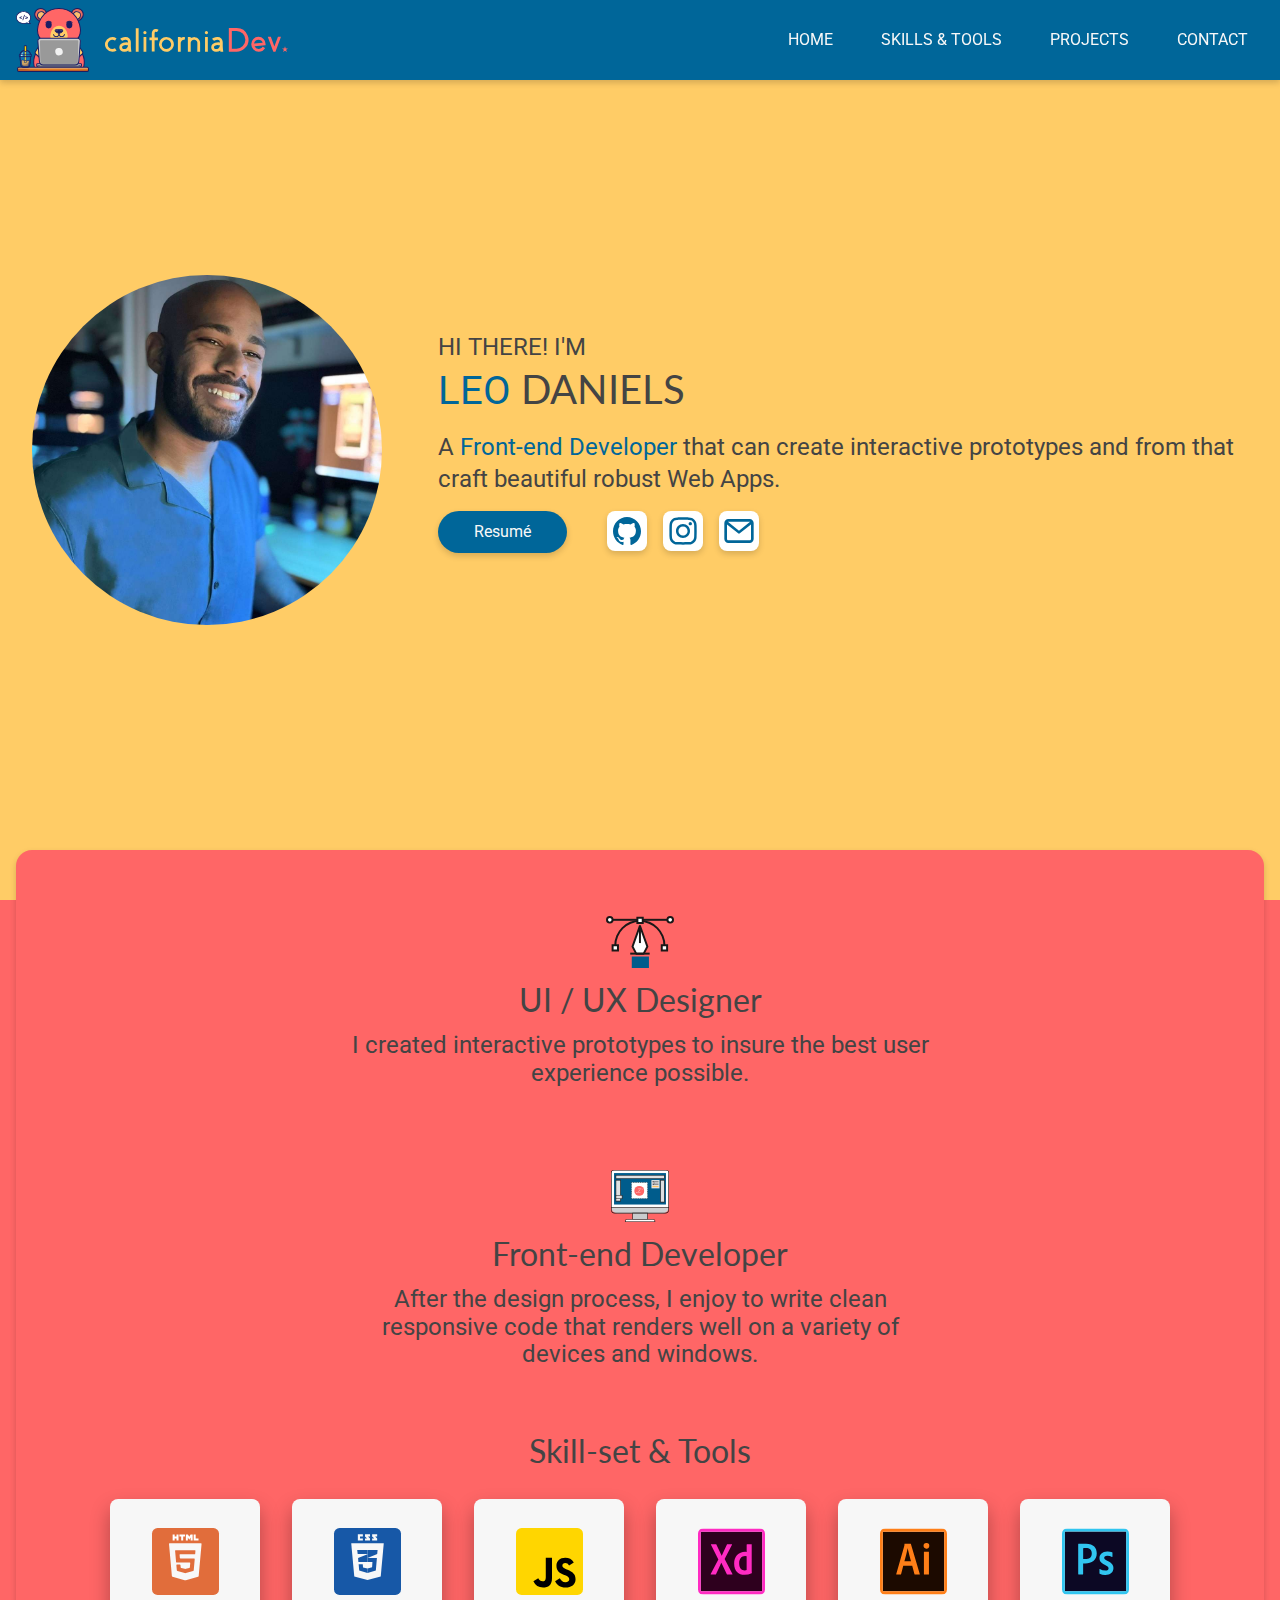
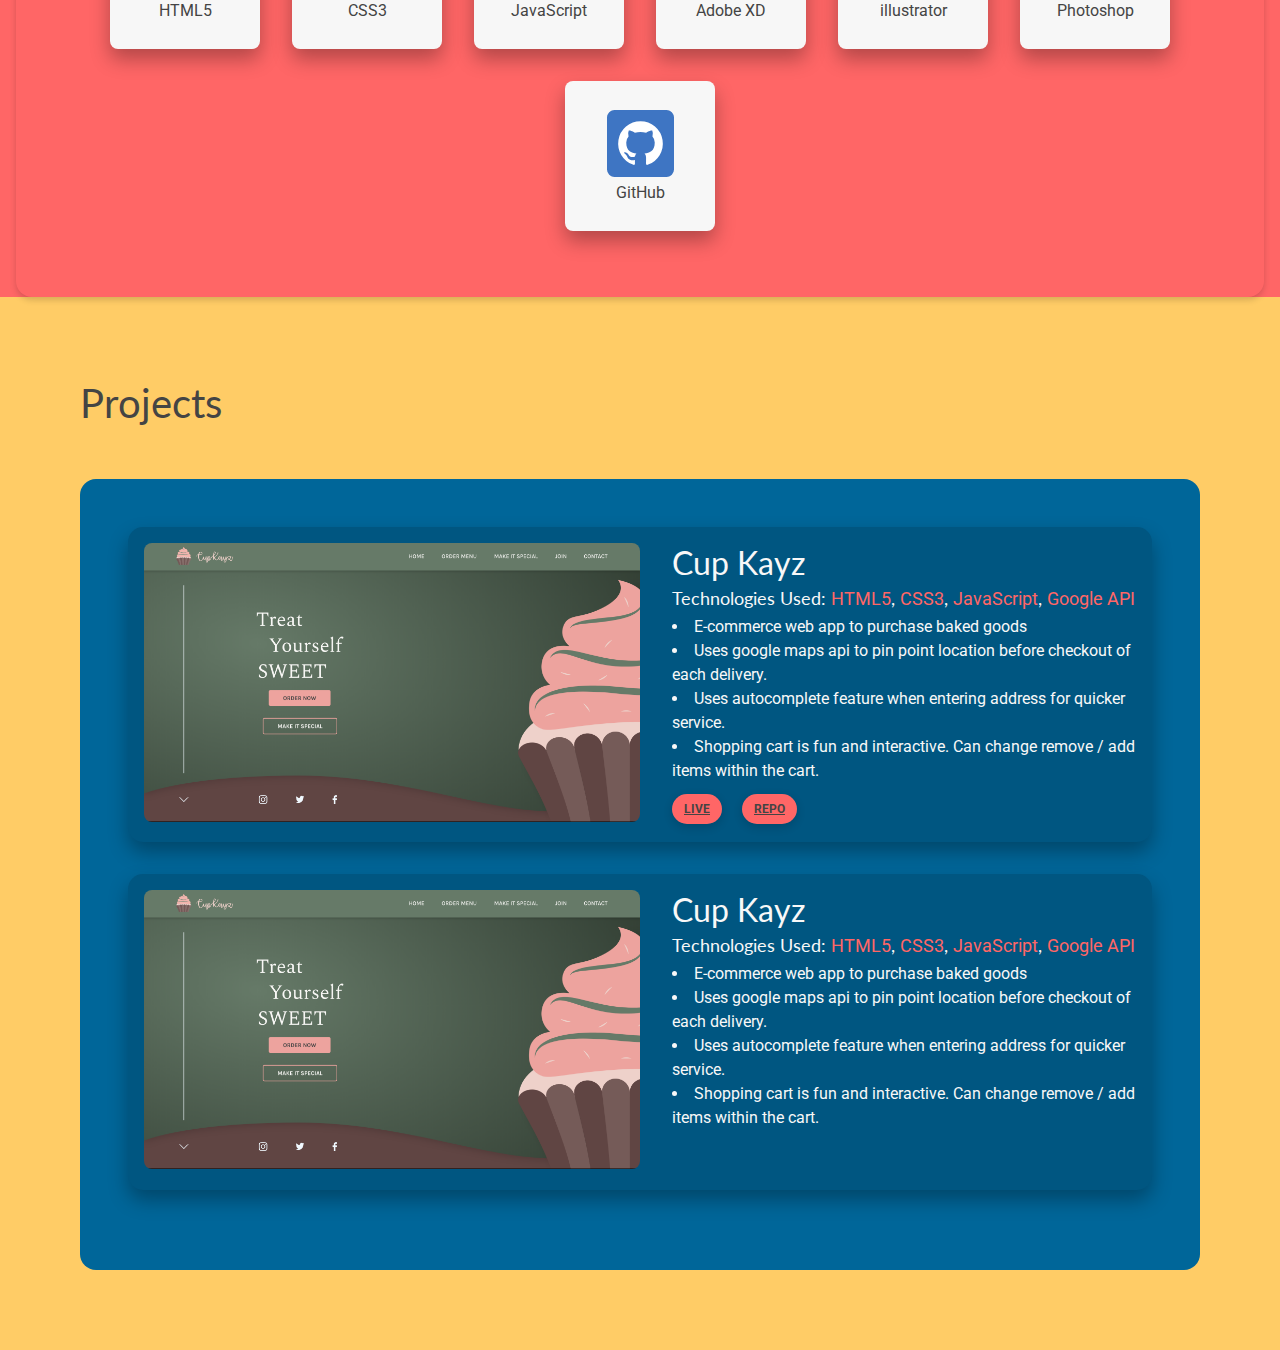
==== index.html @ 8c270057 "Add link to project section" ====
<!DOCTYPE html>
<html>

<head>
    <meta charset="utf-8">
    <meta http-equiv="X-UA-Compatible" content="IE=edge" />
    <title>californiaDev.</title>
    <meta name="description" content="" />
    <meta name="viewport" content="width=device-width, initial-scale=1" />
    <link rel="stylesheet" type="text/css" href="css/styles.css" />
    <link rel="stylesheet" type="text/css" href="css/normalize.css" />
    <script src="http://ajax.googleapis.com/ajax/libs/jquery/3.5.1/jquery.min.js"></script>
</head>

<body>
    <nav id="top-nav">
        <a href="index.html" class="logo">
            <img class="logo-icon" src="images/character.svg" alt="californiaDev Logo" />
            <img class="logo-wordmark" src="images/logo-wordmark.svg" alt="californiaDev" />
        </a>
        <ul id="nav-menu" class="light-font">
            <li class="nav-item"><a class="nav-link" href="#hero">HOME</a></li>
            <li class="nav-item"><a class="nav-link" href="#skills">SKILLS & TOOLS</a></li>
            <li class="nav-item"><a class="nav-link" href="#projects-section">PROJECTS</a></li>
            <li class="nav-item"><a class="nav-link" href="#contact">CONTACT</a></li>
        </ul>
        <div class="hamburger">
            <span class="bar"></span>
            <span class="bar"></span>
            <span class="bar"></span>
        </div>
    </nav>
    <aside>
        <ul id="mobile-nav-menu">
            <li class="nav-item"><a class="nav-link" href="#hero">HOME</a></li>
            <li class="nav-item"><a class="nav-link" href="#skills">SKILLS & TOOLS</a></li>
            <li class="nav-item"><a class="nav-link" href="#projects-section">PROJECTS</a></li>
            <li class="nav-item"><a class="nav-link" href="#">CONTACT</a></li>
        </ul>
    </aside>

    <span class="nav-overlay"></span>

    <section id="hero">
        <header class="hero__col-1">
            <div class="profile-img-container">
                <img class="profile-img" src="images/profile.JPG" />
            </div>
            <div class="hero__content">
                <p>HI THERE! I'M</p>
                <h2><span id="leo">LEO</span> DANIELS</h2>
                <p>A <span class="blue-font">Front-end Developer</span>
                    that can create interactive prototypes
                    and from that craft beautiful robust Web Apps.
                </p>
                <div class="hero__nav-menu">
                    <button id="resume-btn" class="light-font">Resumé</button>
                    <div class="hero__link-container">
                        <a class="hero__link"><img src="images/github-icon-link.svg" /></a>
                        <a class="hero__link"><img src="images/instagram-icon.svg"/></a>
                        <a class="hero__link"><img src="images/mail-icon.svg"/></a>
                    </div>
                </div>
                
            </div>
        </header>
    </section>
    <section id="skills" class="col-2">

        <div class="skills-box">
            <div class="skills-container">
                <div class="skills__col">
                    <div class="col__content">
                        <figure class="skills__img">
                            <img src="images/pen-tool.svg" />
                        </figure>
                        <h4>UI / UX Designer</h4>
                        <p>I created interactive prototypes to insure the best user
                            experience possible.</p>
                    </div>
                </div>
                <div class="skills__col">
                    <div class="col__content">
                        <figure class="skills__img">
                            <img src="images/desktop-icon.svg" />
                        </figure>
                        <h4>Front-end Developer</h4>
                        <p>After the design process, I enjoy to write clean responsive
                            code that renders well on a variety of devices and windows. </p>
                    </div>

                </div>

            </div>
            <div class="container-2">
                    <h4>Skill-set & Tools</h4>
                <div class="grid-container">
                    <span class="tools-col__content">
                        <img src="images/html5-icon.svg" />
                        <p>HTML5</p>
                    </span>
                    <span class="tools-col__content">
                        <img src="images/css3-icon.svg" />
                        <p>CSS3</p>
                    </span>
                    <span class="tools-col__content">
                        <img src="images/javascript-Icon.svg" />
                        <p>JavaScript</p>
                    </span>
                    <span class="tools-col__content">
                        <img src="images/adobexd-icon.svg" />
                        <p>Adobe XD</p>
                    </span>
                    <span class="tools-col__content">
                        <img src="images/illustrator-icon.svg" />
                        <p>illustrator</p>
                    </span>
                    <span class="tools-col__content">
                        <img src="images/photoshop-icon.svg" />
                        <p>Photoshop</p>
                    </span>
                    <span class="tools-col__content">
                        <img src="images/github-icon.svg" />
                        <p>GitHub</p>
                    </span>

                </div>
                    
            </div>
        </div>
    </section>
    <section id="projects-section">
        <div class="projects-section__head">
            <h2>Projects</h2>
        </div>
        <div class="projects-container">
            <article class="project-item">
                <div class="project-item__img-container">
                    <a href="https://californiadev.github.io/CupkayzV2.0/"><img src="images/cupkayz-project.png" alt="Cup Kayz" /></a>
                </div>
                <div class="project-item-description">
                    <h3 class="light-font">Cup Kayz</h3>
                    <h4>Technologies Used: <span>HTML5</span>, <span>CSS3</span>, <span>JavaScript</span>, <span>Google API</span></h4>
                    <ul>
                        <li>E-commerce web app to purchase baked goods</li>
                        <li>Uses google maps api to pin point location before checkout of each delivery.</li>
                        <li>Uses autocomplete feature when entering address for quicker service.</li>
                        <li>Shopping cart is fun and interactive. Can change remove / add items within the cart.</li>
                    </ul>
                    <div class="project-links">
                        <a href=" https://californiadev.github.io/CupkayzV2.0/" target="_blank">LIVE</a>
                        <a href="https://github.com/CaliforniaDev/CupkayzV2.0" target="_blank">REPO</a>
                    </div>
                    

                </div>

            </article>
            <article class="project-item">
                <div class="project-item__img-container">
                    <img src="images/cupkayz-project.png" alt="Cup Kayz" />
                </div>
                <div class="project-item-description">
                    <h3 class="light-font">Cup Kayz</h3>
                    <h4>Technologies Used: <span>HTML5</span>, <span>CSS3</span>, <span>JavaScript</span>, <span>Google API</span></h4>
                    <ul>
                        <li>E-commerce web app to purchase baked goods</li>
                        <li>Uses google maps api to pin point location before checkout of each delivery.</li>
                        <li>Uses autocomplete feature when entering address for quicker service.</li>
                        <li>Shopping cart is fun and interactive. Can change remove / add items within the cart.</li>
                    </ul>
                    

                </div>

            </article>
        </div>
    </section>

    <script src="js/main.js"></script>
</body>

</html>
---- css/styles.css ----
@import url('https://fonts.googleapis.com/css2?family=Lato&family=Roboto:ital,wght@0,400;0,500;1,400;1,500&display=swap');

* {
    margin: 0;
    padding: 0;
    box-sizing: border-box;
}
*, *::before, *::after {
    box-sizing: inherit;
}

:root {
    --app-height: 100%;
}

html {
    margin: 0;
    color: #444;
    font-size: 62.5%;
    line-height: 1.15;
    box-sizing: border-box;
    -webkit-box-sizing: border-box;
    -webkit-text-size-adjust: 100%;
}
.tools-col__content.hidden {
    background-color: transparent;
}

body {
    margin: 0;
    padding: 0;
    font-size: 1.6rem;
    font-family: 'Roboto', sans-serif;
    background-color: #FFCC66;
}

span, label {
    font-family: 'Roboto', sans-serif;
}

h1, h2, h3, h4 {
    font-family: 'Lato', sans-serif;
    font-weight: 400;
}

h1 {
    font-size: 5.6rem;
    line-height: 7.2rem;
}

h2 {
    font-size: 4.0rem;
    line-height: 5.2rem;
}

h3 {
    font-size: 3.2rem;
    line-height: 4rem;
}

h4 {
    font-size: 2.4rem;
    line-height: 3.2rem;
}
span {
    font-size: 1.6rem;
}

.light-font {
    color: #f8f8f8;
}
.dark-font {
    color: #444;
}
.no-wrap {
    white-space: nowrap;
}
.blue-font {
    color: #006699;
}

nav {
    z-index: 100;
    margin: 0px;
    padding: 0px;
    position: fixed;
    display: flex;
    width: 100vw;
    height: 8rem;
    align-items: center;
    justify-content: space-between;
    padding: 0 1.6rem;
    max-width: 100%;
    background-color: #006699;
    box-shadow: 0px 3px 6px rgba(0, 0, 0, .16);
}
.logo {
    display: flex;
    align-items: center;
}

.logo img:nth-child(1) {
    height: 6.4rem;
}

.logo img:nth-child(2) {
    height: 2.4rem;
    padding-left: 1.6rem;
}


#mobile-nav-menu {
    display: none;
}
.hamburger {
    display: none;
}

#nav-menu {
    margin: 0px;
    padding: 0px;
    list-style-type: none;
    display: flex;
    justify-content: space-between;
    align-items: center;
    padding: 0 1.6rem;
}
.nav-item {
    margin-left: 4.8rem;
}


nav  a {
    text-decoration: none;
    color: #f8f8f8

}







#hero {
    height: var(--app-height);
    min-height: 70rem;
    width: 100vw;
    max-width: 100%;
}

.hero__col-1 {
    min-height: 100vh;
    display: flex;
    align-items: center;
    justify-content: center;
    margin: 0 1.6rem;
    padding: 0 1.6rem;
}
.hero__col-1  p , span {
    font-size: 2.4rem;
    line-height: 3.2rem;
}
.hero__col-1 h2 {
    margin-bottom: 1.6rem;
}
#leo{
    font-size: 4rem;
    color: #006699;
}
.profile-img-container {
    display: flex;
    justify-content: center;
    align-items: center;
    overflow: hidden;
    border-radius: 50%;
    width: 350px;
    min-width: 350px;
    height: 350px;

}
.profile-img {
    height: 475px;
}
.hero__content {
    margin: 1.6rem 0 0 5.6rem;
    max-width: 100%;
   
}
.hero__nav-menu {
    display: flex;
    padding: 1.6rem 0;
}
.hero__link-container {
    display: flex;
}
.hero__link {
    display: flex;
    width: 40px;
    height: 40px;
    background-color: white;
    margin: 0 0.8rem;
    border-radius: 0.8rem;
    box-shadow: 0px 3px 6px rgba(0, 0, 0, .16);
    transition: 0.3s;
    cursor: pointer;
}
.hero__link:hover {
    transition: 0.3s;
    box-shadow: 0px 3px 6px rgba(0, 0, 0, .6);
}
.hero__link img {
    height: 80%;
    margin: auto;
}
#resume-btn {
    padding: 1.2rem 3.6rem;
    margin-right: 3.2rem;
    margin-bottom: 1.6rem;
    border-radius: 2.4rem;
    background-color: #006699;
    box-shadow: 0px 3px 6px rgba(0, 0, 0, .16);
    border: none;
    cursor: pointer;
    transition: 0.3s;
}
#resume-btn:hover {
    box-shadow: 0px 3px 6px rgba(0, 0, 0, .6);
    transition: 0.3s;
}

.col-2 {
    z-index: -1;
    position: relative;
    display: flex;
    justify-content: center;
    z-index: 1;
    background-color: #FF6666;
    padding: 0 1.6rem;
}
.skills-box {
    z-index: 1;
    margin-top: -5rem;
    border-radius: 1.6rem;
    display: block;
    height: auto;
    width: 100%;
    background-color: #FF6666;
    box-shadow: 0px 3px 6px rgba(0, 0, 0, .16); 
}
.skills-container {
    display: flex;
    flex-direction: column;
    align-items: center;
    justify-content: center;
}
.skills-box > .container .skills__col:nth-child(1) {
    padding-top: 5rem;
}
.skills__col {
    width: 50%;
    display: inline-block;
    flex-direction: column;
    padding-top: 5rem;
    margin: 1.6rem;
}
.col__content {
    text-align: center;
    padding: 0 1.6rem;
}
.col__content p {
    font-size: 2.4rem;
}
.col__content h4 {
    font-size: 3.2rem;
    padding-bottom: 1.6rem;
}
.skills__img > img {
    height: 6.4rem;
    padding-bottom: 1.2rem;
}
.tools-col {
    margin-top: 5rem;
    display: flex;
    flex-direction: column;
    align-items: center;
}
.tools-col__content {
    margin: 1.6rem;
    background-color: #f7f7f7;
    display: flex;
    justify-content: center;
    align-items: center;
    flex-direction: column;
    border-radius: 0.8rem;
    line-height: 3.2rem;
    overflow: hidden;
    width: 150px;
    height: 150px;
    box-shadow: 0px 10px 20px rgba(0, 0, 0, .3);
}
.tools-col__content p {
    font-size: 1.6rem;
}

.container-2 {
    padding-top: 5rem;
    padding-bottom: 5rem;
    width: 100%;
    display: flex;
    justify-content: center;
    align-items: center;
    flex-direction: column;
    margin: auto;
}
.container-2 h4 {
    font-size: 3.2rem;
    margin-bottom: 1.6rem;
}
.grid-container {
    display: flex;
    justify-content: center;
    flex-wrap: wrap;
}
.tools-col__content > img {
    padding-top: 0.8rem;
    width: 50%;
    height: 50%;
}


#projects-section {
    padding: 8rem;
}

.projects-section__head {
    margin-bottom: 5rem;
}
.projects-container {
    display: flex;
    flex-direction: column;
    background-color: #006699;
    border-radius: 1.6rem;
    padding: 4.8rem;
    
}

.project-item {
    display: flex;
    padding: 1.6rem;
    border-radius: 1.5rem;
    background-color: #005681;
    margin-bottom: 3.2rem;
    box-shadow: 0px 10px 20px rgba(0, 0, 0, .3);
}
.project-item__img-container {
    flex: 0 0 50%;
    height: auto;
    border-radius: 1rem;
}
.project-item__img-container img {
    width: 100%;
    border-radius: 0.8rem;
}

.project-item-description {
    margin-left: 3.2rem;
    color: #f8f8f8;
    flex: 0 1 calc(100% - 350px);
}

.project-item-description > h4 {
    font-size: 1.8rem;
    line-height: 2rem;

    color: #f8f8f8;
}
.project-item-description h4 > span {
    color: #FF6666;
    font-size: 1.8rem;
}
ul {
    list-style: disc inside;
    line-height: 2.4rem;
}
.project-links {
    color: #444;
    text-decoration: none;
    margin-top: 1.6rem;

}
.project-links a {
    font-size: 1.2rem;
    padding: 0.8rem 1.2rem;
    border-radius: 1.6rem;
    background-color: #FF6666;
    margin-right: 1.6rem;
    cursor: pointer;
    transition: 0.3s;
    font-weight: bold;
    color: #444;
    box-shadow: 0px 3px 10px rgba(0, 0, 0, .16)
}
.project-links a:hover {
    box-shadow: 0px 3px 10px rgba(0, 0, 0, .3);
    transition: 0.3s;
}














@media only screen and (max-width: 992.98px) {

    #nav-menu {
        display: none;
    }
    .hamburger {
        display: block;
        cursor: pointer;
    }
    .bar {
        display: block;
        width: 2.5rem;
        height: 0.3rem;
        margin: 0.5rem auto;
        -webkit-transition: all 0.3s ease-in-out;
        transition: all 0.3s ease-in-out;
        background-color: #f9f8f6;
    }
    .hamburger.active .bar:nth-child(2) {
        opacity: 0;
    }
    .hamburger.active .bar:nth-child(1) {
        transform: translateY(8px) rotate(45deg);
        background-color: #FF6666;
    }

    .hamburger.active .bar:nth-child(3) {
        transform: translateY(-8px) rotate(-45deg);
        background-color: #FF6666;
    }
    .hamburger:hover .bar {
        background-color: #FF6666;
    }
    
    #mobile-nav-menu {
        z-index: 99;
        right: -100vw;
        padding: 0px;
        width: 50vw;
        max-width: 50%;
        display: flex;
        position: fixed;
        align-items: flex-end;
        margin-top: 8rem;
        text-align: center;
        list-style-type: none;
        flex-direction: column;
        justify-content: space-between;
        transition: 0.3s;
        background-color: #006699;
    }

    .nav-item a {
        text-decoration: none;
        color: #f8f8f8;
    }
    .nav-item {
        text-align: right;
        transition: 0.3s;
        padding: 1.6rem 1.6rem;
        width: 100%;;
        height: 100%;
    }
    .nav-item:hover {
        cursor: pointer;
        transition: 0.3s;
        background-color: #015b88;
    }

    #mobile-nav-menu.active {
        right: 0;
        opacity: 1;
    }
    .nav-overlay {
        z-index: -1;
        opacity: 0;
        position: fixed;
        background-color: rgb(20, 20, 20); 
        height: 100vh;
        width: 100vw;
        max-width: 100%;
        transition: 0.6s;
    }
    .nav-overlay.active {
        z-index: 2;
        opacity: 0.75;
        transition: 0.6s;
    }
    #hero {
        max-height: 70rem;
    }
    #leo{
        font-size: 2.4rem;
    }
    .hero__col-1 {
        padding-top: 10rem;
        flex-direction: column;
        justify-content: flex-start;

    }
    .hero__content {
        text-align: center;
        padding: 0 1.6rem 0 1.6rem;
        margin: 0 0 0 0 ;
    }
    .hero__col-1  h2 {
        font-size: 2.4rem;
        line-height: 3.2rem;
    }
    .hero__col-1  p , span {
        font-size: 1.6rem;
        line-height: 2.4rem;
    }
    .profile-img-container {
        min-width: 250px;
        width: 250px;
        height: 250px;
        margin-bottom: 3.2rem;
    
    }
    .profile-img {
        height: 325px;
    }

    .hero__nav-menu {
        flex-direction: column;
        align-items: center;
    }
    .hero__link-container {
        justify-content: center;
    }
    #resume-btn {
        margin-right: 0;
    }
    .container {
        flex-direction: column;
    }
    .skills__col {
        flex-basis: auto;
        width: auto;
    }
    .col__content p {
        font-size: 1.6rem;
    }
    .col__content h4 {
        font-size: 2.4rem;
        padding-bottom: 1.6rem;
    }
    .container-2 h4 {
        font-size: 2.4rem;
    }
    .tools-col__content {
        width: 100px;
        height: 100px;
    }
    .project-item {
        flex-direction: column;
    }
    .project-item-description {
        margin-left: 0;
    }
    .project-item-description h3 {
        font-size: 2.8rem;
    }


}

@media only screen and (max-width: 768px) {
    .logo img:nth-child(2) {
        display: none;
    }
    .logo img:nth-child(1) {
        height: 4.8rem;
    }
    #mobile-nav-menu {
        width: 100vw;
        max-width: 100%;
    }
    .profile-img-container {
        width: 200px;
        min-width: 200px;
        height: 200px;
        margin-bottom: 1.6rem;

    }
    .profile-img {
        height: 275px;
    }
    .tools-col__content {
        width: 75px;
        height: 75px;
    }
    .tools-col__content p {
        font-size: 1.2rem;
    }

    
    #projects-section {
        padding: 5rem 0 0 1.6rem;
        background-color: transparent;
    }
    
    .projects-container {
        display: block;
        padding: 1.6rem;
    }
    /*
    .project-item__img-container {
        max-width: 500px;
        margin: 0 auto;
        height: auto;
    }
    */

}

@media only screen and (max-width: 350px) {

}
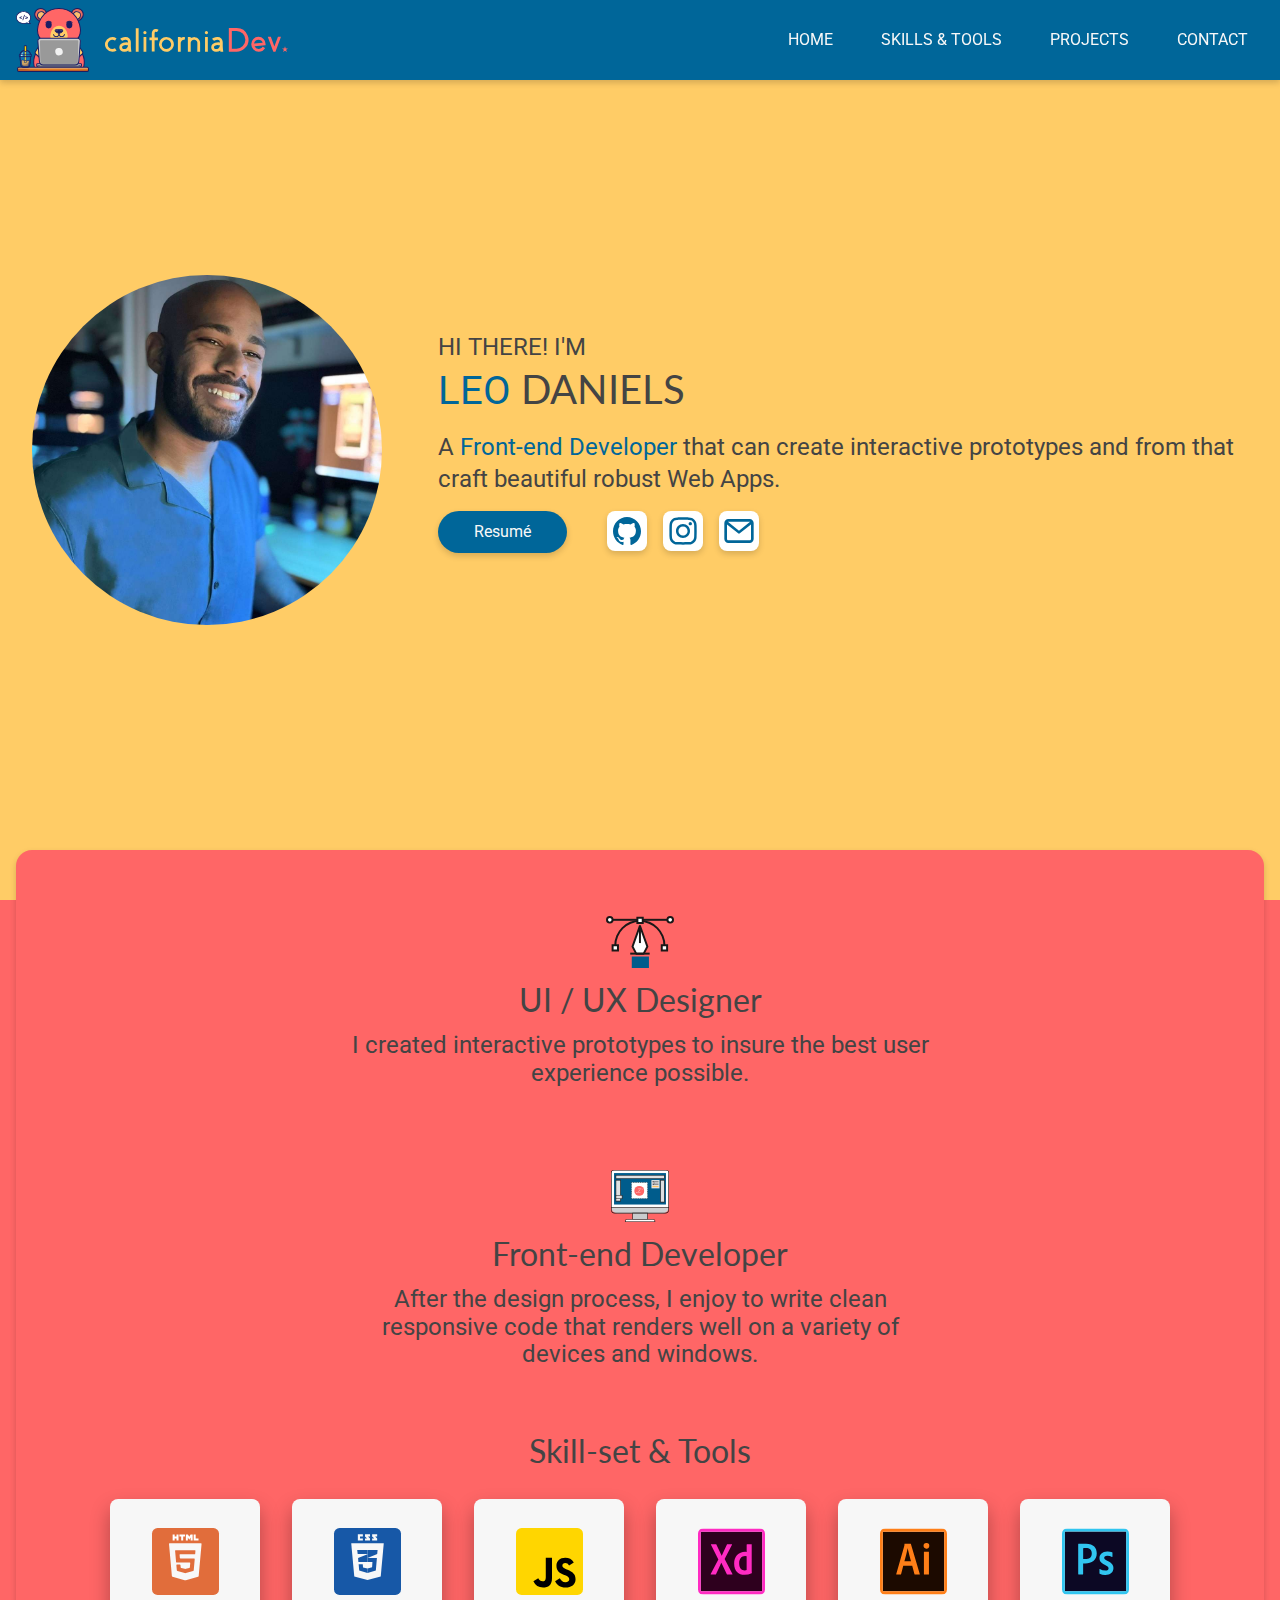
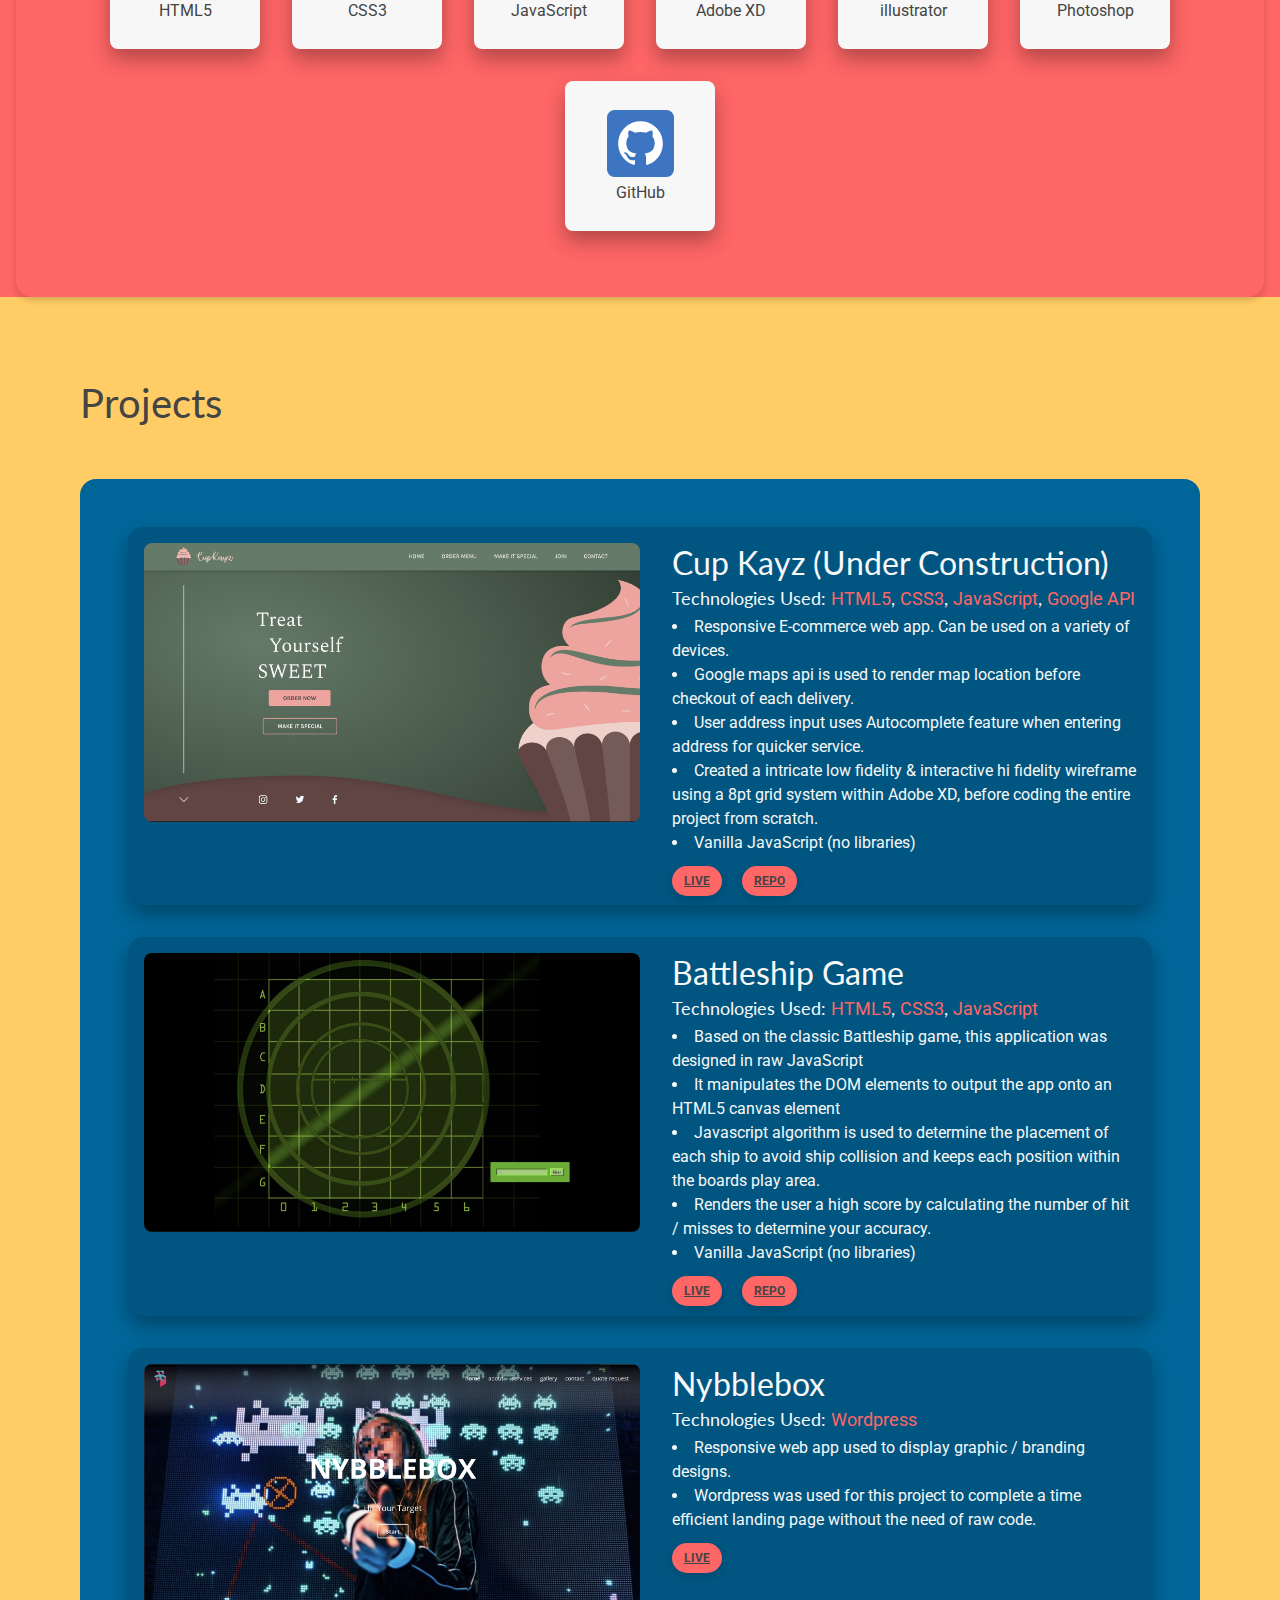
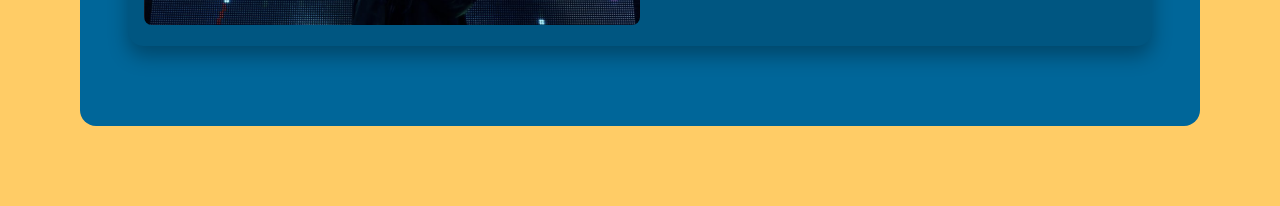
==== commit 412228f3: "add links to hero nav" ====
--- a/index.html
+++ b/index.html
@@ -56,9 +56,11 @@
                 <div class="hero__nav-menu">
                     <button id="resume-btn" class="light-font">Resumé</button>
                     <div class="hero__link-container">
-                        <a class="hero__link"><img src="images/github-icon-link.svg" /></a>
-                        <a class="hero__link"><img src="images/instagram-icon.svg"/></a>
-                        <a class="hero__link"><img src="images/mail-icon.svg"/></a>
+                        <a href="https://github.com/CaliforniaDev" target="_blank" class="hero__link">
+                            <img src="images/github-icon-link.svg" /></a>
+                        <a href="https://www.instagram.com/leo.thedeveloper/" target="_blank" class="hero__link">
+                            <img src="images/instagram-icon.svg"/></a>
+                        <a href="mailto:leodaniels365@gmail.com" class="hero__link"><img src="images/mail-icon.svg"/></a>
                     </div>
                 </div>
                 
@@ -136,16 +138,21 @@
         <div class="projects-container">
             <article class="project-item">
                 <div class="project-item__img-container">
-                    <a href="https://californiadev.github.io/CupkayzV2.0/"><img src="images/cupkayz-project.png" alt="Cup Kayz" /></a>
+                    <a href="https://californiadev.github.io/CupkayzV2.0/" target="_blank">
+                        <img src="images/cupkayz-project.png" alt="Cup Kayz" />
+                    </a>
                 </div>
                 <div class="project-item-description">
-                    <h3 class="light-font">Cup Kayz</h3>
+                    <h3 class="light-font">Cup Kayz (Under Construction)</h3>
                     <h4>Technologies Used: <span>HTML5</span>, <span>CSS3</span>, <span>JavaScript</span>, <span>Google API</span></h4>
                     <ul>
-                        <li>E-commerce web app to purchase baked goods</li>
-                        <li>Uses google maps api to pin point location before checkout of each delivery.</li>
-                        <li>Uses autocomplete feature when entering address for quicker service.</li>
-                        <li>Shopping cart is fun and interactive. Can change remove / add items within the cart.</li>
+                        <li>Responsive E-commerce web app. Can be used on a variety of devices.</li>
+                        <li>Google maps api is used to render map location before checkout of each delivery.</li>
+                        <li>User address input uses Autocomplete feature when entering address for quicker service.</li>
+                        <li>Created a intricate low fidelity & interactive hi fidelity wireframe using a 8pt grid system within Adobe XD, before
+                            coding the entire project from scratch. 
+                        </li>
+                        <li>Vanilla JavaScript (no libraries) </li>
                     </ul>
                     <div class="project-links">
                         <a href=" https://californiadev.github.io/CupkayzV2.0/" target="_blank">LIVE</a>
@@ -158,17 +165,51 @@
             </article>
             <article class="project-item">
                 <div class="project-item__img-container">
-                    <img src="images/cupkayz-project.png" alt="Cup Kayz" />
+                    <a href="https://californiadev.github.io/Battleship/" target="_blank">
+                        <img src="images/battleship-project.png" alt="Battleship Game" />
+
+                    </a>
                 </div>
                 <div class="project-item-description">
-                    <h3 class="light-font">Cup Kayz</h3>
-                    <h4>Technologies Used: <span>HTML5</span>, <span>CSS3</span>, <span>JavaScript</span>, <span>Google API</span></h4>
+                    <h3 class="light-font">Battleship Game</h3>
+                    <h4>Technologies Used: <span>HTML5</span>, <span>CSS3</span>, <span>JavaScript</span></h4>
                     <ul>
-                        <li>E-commerce web app to purchase baked goods</li>
-                        <li>Uses google maps api to pin point location before checkout of each delivery.</li>
-                        <li>Uses autocomplete feature when entering address for quicker service.</li>
-                        <li>Shopping cart is fun and interactive. Can change remove / add items within the cart.</li>
+                        <li>Based on the classic Battleship game, this application was designed in raw JavaScript</li>
+                        <li>It manipulates the DOM elements to output the app onto an HTML5 canvas element</li>
+                        <li>Javascript algorithm is used to determine the placement of each ship to avoid ship collision and keeps each position
+                            within the boards play area.
+                        </li>
+                        <li> Renders the user a high score by calculating the number of hit / misses to determine your accuracy.
+                        </li>
+                        <li>Vanilla JavaScript (no libraries)</li>
                     </ul>
+                    <div class="project-links">
+                        <a href=" https://californiadev.github.io/Battleship/" target="_blank">LIVE</a>
+                        <a href="https://github.com/CaliforniaDev/Battleship" target="_blank">REPO</a>
+                    </div>
+                    
+
+                </div>
+
+            </article>
+
+            <article class="project-item">
+                <div class="project-item__img-container">
+                    <a href="http://nybblebox.com" target="_blank">
+                        <img src="images/nybblebox-project.png" alt="Nybblebox" />
+                    </a>
+                </div>
+                <div class="project-item-description">
+                    <h3 class="light-font">Nybblebox</h3>
+                    <h4>Technologies Used: <span>Wordpress</span></h4>
+                    <ul>
+                        <li>Responsive web app used to display graphic / branding designs.</li>
+                        <li>Wordpress was used for this project to complete a time efficient landing page without the need of raw code.</li>
+
+                    </ul>
+                    <div class="project-links">
+                        <a href="http://nybblebox.com" target="_blank">LIVE</a>
+                    </div>
                     
 
                 </div>
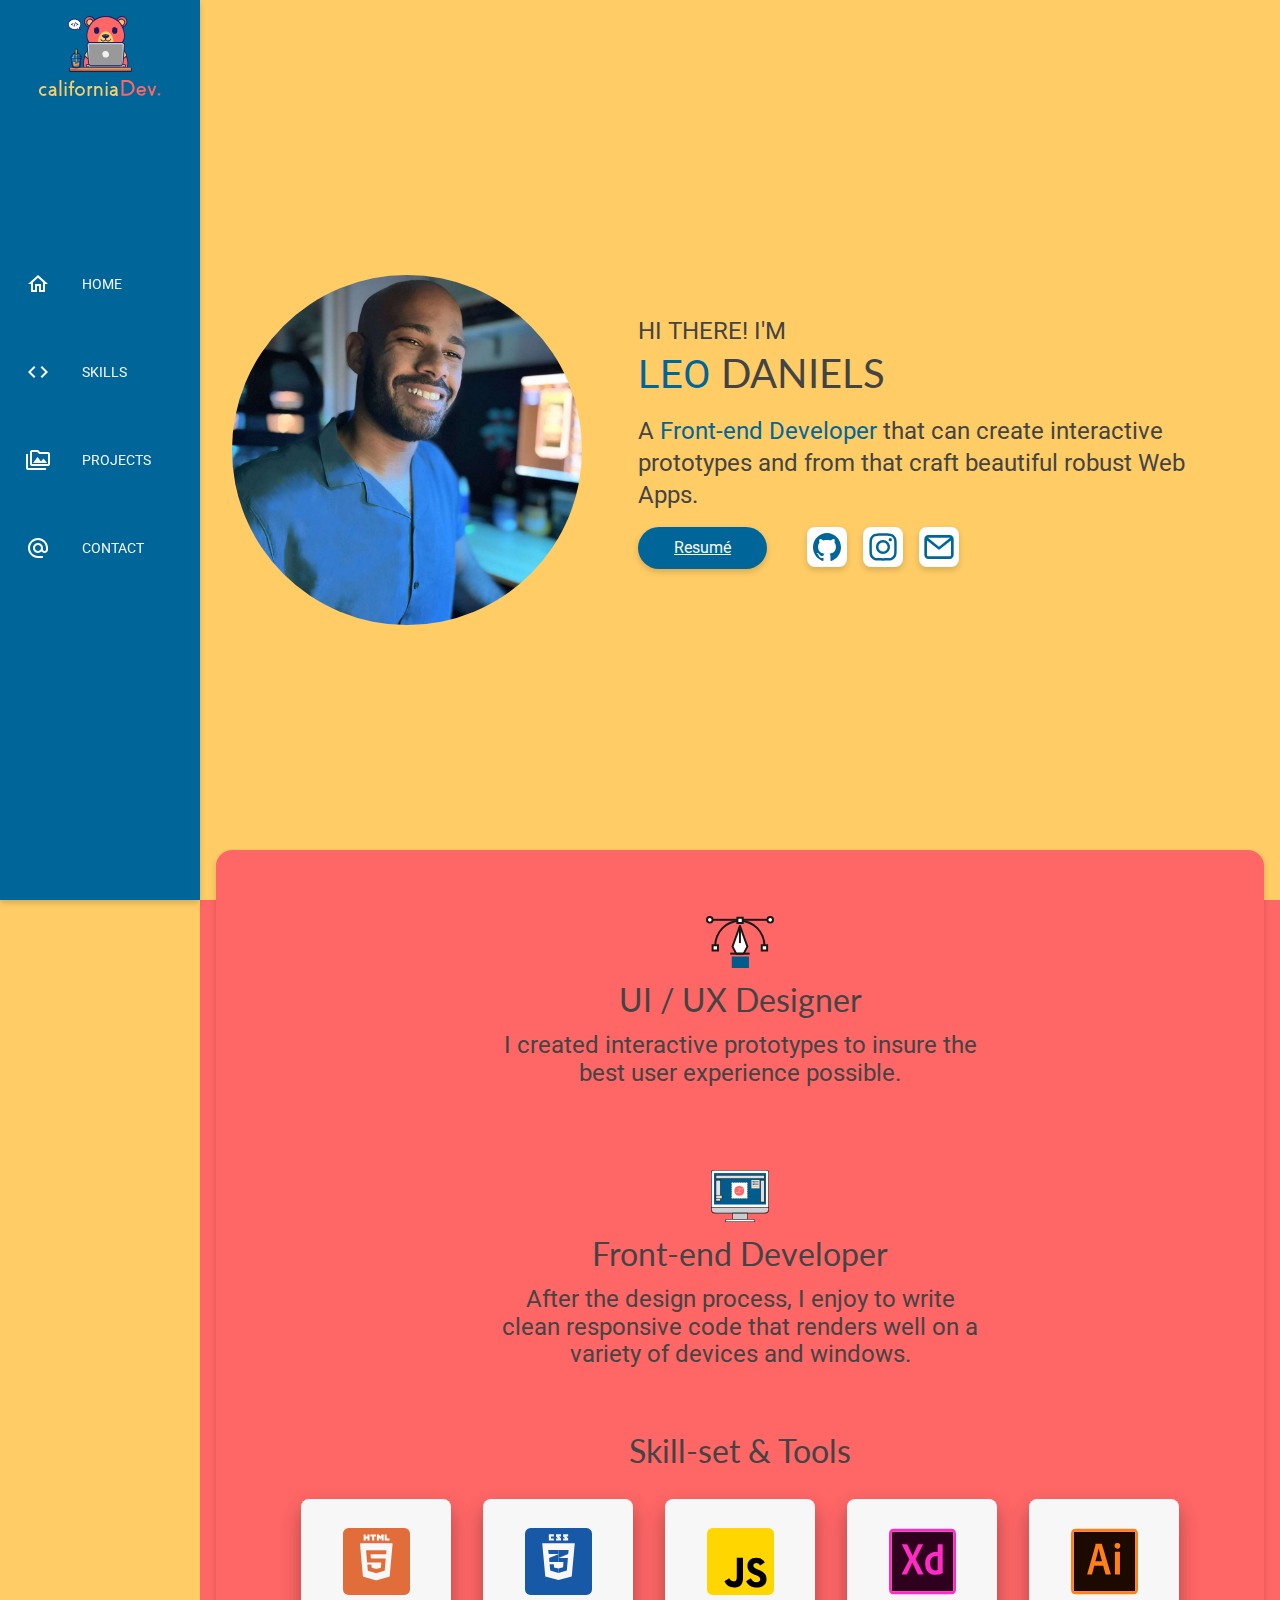
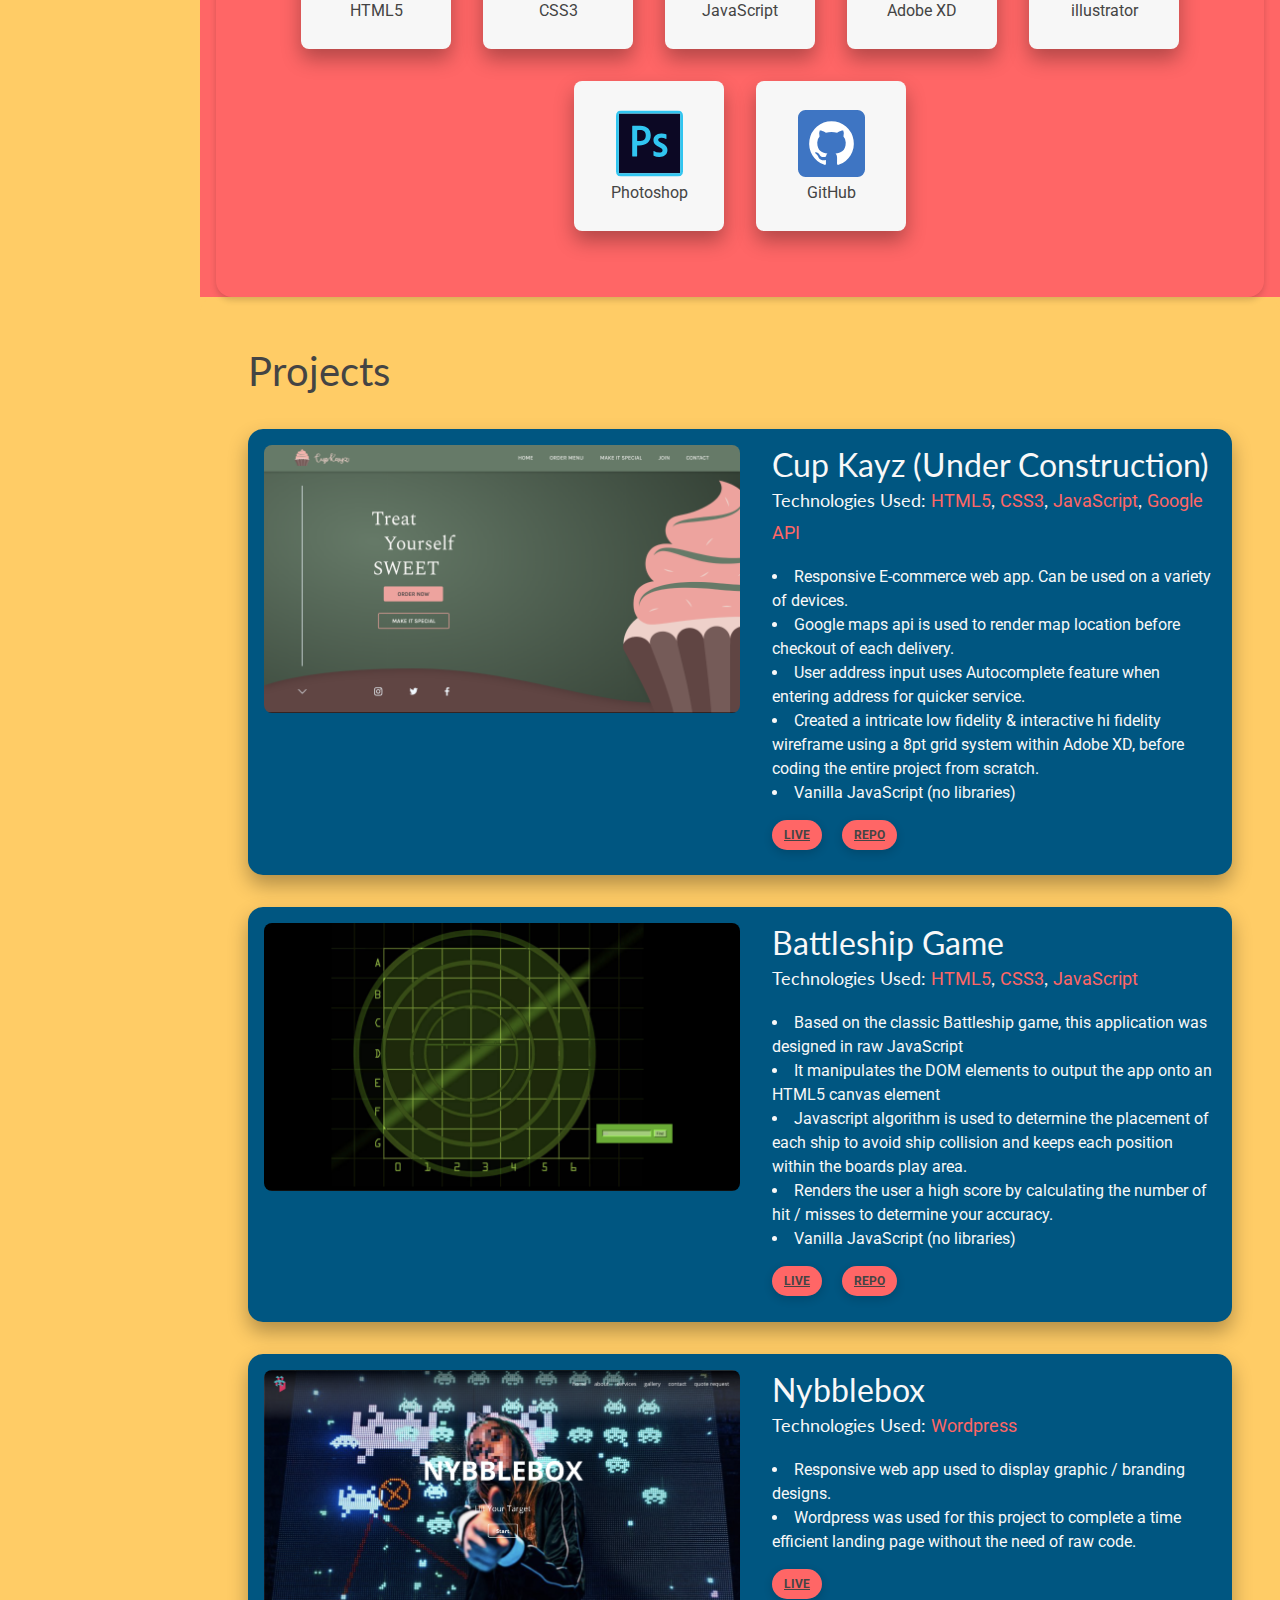
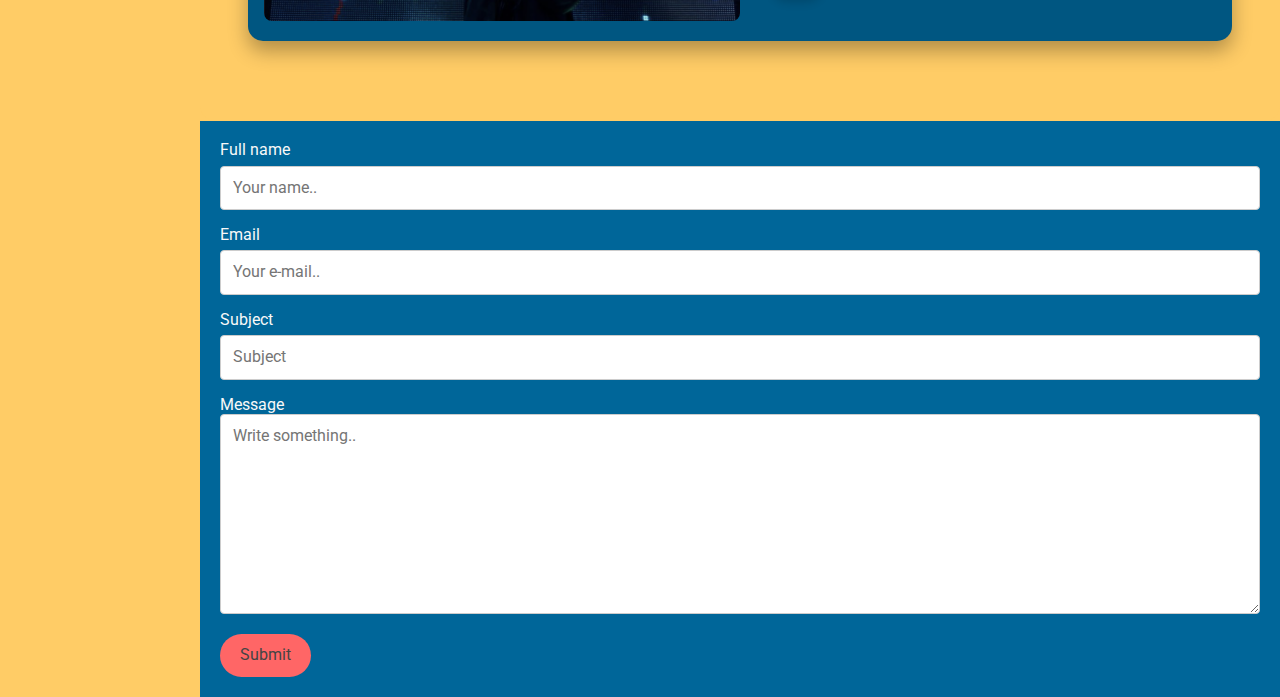
==== commit 8f9baccd: "Overhaul add styling and behavior" ====
--- a/index.html
+++ b/index.html
@@ -19,26 +19,30 @@
             <img class="logo-wordmark" src="images/logo-wordmark.svg" alt="californiaDev" />
         </a>
         <ul id="nav-menu" class="light-font">
-            <li class="nav-item"><a class="nav-link" href="#hero">HOME</a></li>
-            <li class="nav-item"><a class="nav-link" href="#skills">SKILLS & TOOLS</a></li>
-            <li class="nav-item"><a class="nav-link" href="#projects-section">PROJECTS</a></li>
-            <li class="nav-item"><a class="nav-link" href="#contact">CONTACT</a></li>
+            <li class="nav-item"><a class="nav-link" href="#hero">
+                <img src="images/home_white_24dp.svg" />
+                <span class="nav-item-name">HOME</span></a></li>
+
+            <li class="nav-item"><a class="nav-link" href="#skills">
+                <img src="images/code_white_24dp.svg" />
+                <span class="nav-item-name">SKILLS</span></a></li>
+            <li class="nav-item"><a class="nav-link" href="#projects-section">
+                <img src="images/media_white_24dp.svg" />
+                <span class="nav-item-name">PROJECTS</span></a></li>
+            <li class="nav-item"><a class="nav-link" href="#contact">
+                <img src="images/email_white_24dp.svg" />
+                <span class="nav-item-name">CONTACT</span></a></li>
         </ul>
-        <div class="hamburger">
-            <span class="bar"></span>
-            <span class="bar"></span>
-            <span class="bar"></span>
-        </div>
     </nav>
-    <aside>
-        <ul id="mobile-nav-menu">
-            <li class="nav-item"><a class="nav-link" href="#hero">HOME</a></li>
-            <li class="nav-item"><a class="nav-link" href="#skills">SKILLS & TOOLS</a></li>
-            <li class="nav-item"><a class="nav-link" href="#projects-section">PROJECTS</a></li>
-            <li class="nav-item"><a class="nav-link" href="#">CONTACT</a></li>
-        </ul>
-    </aside>
-
+<main>
+
+
+    
+    <div class="hamburger">
+        <span class="bar"></span>
+        <span class="bar"></span>
+        <span class="bar"></span>
+    </div>
     <span class="nav-overlay"></span>
 
     <section id="hero">
@@ -54,7 +58,7 @@
                     and from that craft beautiful robust Web Apps.
                 </p>
                 <div class="hero__nav-menu">
-                    <button id="resume-btn" class="light-font">Resumé</button>
+                    <a href="./resume.pdf" target="_blank" id="resume-btn" class="light-font">Resumé</a>
                     <div class="hero__link-container">
                         <a href="https://github.com/CaliforniaDev" target="_blank" class="hero__link">
                             <img src="images/github-icon-link.svg" /></a>
@@ -132,10 +136,11 @@
         </div>
     </section>
     <section id="projects-section">
-        <div class="projects-section__head">
-            <h2>Projects</h2>
-        </div>
+
         <div class="projects-container">
+            <div class="projects-section__head">
+                <h2>Projects</h2>
+            </div>
             <article class="project-item">
                 <div class="project-item__img-container">
                     <a href="https://californiadev.github.io/CupkayzV2.0/" target="_blank">
@@ -217,6 +222,24 @@
             </article>
         </div>
     </section>
+    <section id="contact" class="form-container">
+            <form class="contact-form" action="contact-form.php" method="post">
+          
+              <label class="light-font" for="fname">Full name</label>
+              <input type="text" id="name" name="name" placeholder="Your name..">
+              <label class="light-font" for="mail">Email</label>
+              <input type="text" id="mail" name="firstname" placeholder="Your e-mail..">
+              <label class="light-font" for="subject">Subject</label>
+              <input type="text" id="subject" name="subject" placeholder="Subject">
+          
+              <label class="light-font" for="message">Message</label>
+              <textarea id="message" name="message" placeholder="Write something.." style="height:200px"></textarea>
+          
+              <input type="submit" name="submit" value="Submit">
+          
+            </form>
+    </section>
+    </main>
 
     <script src="js/main.js"></script>
 </body>
--- a/css/styles.css
+++ b/css/styles.css
@@ -85,58 +85,102 @@
     padding: 0px;
     position: fixed;
     display: flex;
-    width: 100vw;
-    height: 8rem;
-    align-items: center;
-    justify-content: space-between;
-    padding: 0 1.6rem;
+    width: 100px;
+    height: 100%;
+    align-items: center;
+    justify-content: center;
+    flex-direction: column;
+    padding: 1.6rem 0;
     max-width: 100%;
     background-color: #006699;
     box-shadow: 0px 3px 6px rgba(0, 0, 0, .16);
+    transition: 0.3s;
+}
+main {
+    margin-left: 100px;
+    transition: 0.3s;
+}
+main.active-desktop {
+    margin-left: 200px;
+    transition: 0.3s;
+}
+
+nav:hover {
+    width: 200px;
+    transition: 0.3s;
 }
 .logo {
     display: flex;
+    flex-direction: column;
     align-items: center;
 }
 
 .logo img:nth-child(1) {
-    height: 6.4rem;
-}
-
-.logo img:nth-child(2) {
-    height: 2.4rem;
-    padding-left: 1.6rem;
-}
-
-
-#mobile-nav-menu {
+    height: 5.6rem;
+    margin-bottom: 0.8rem;
+}
+
+.logo-wordmark {
+    height: 1.6rem;
     display: none;
 }
+ nav:hover .logo-wordmark{
+    display: block;
+}
+
+
 .hamburger {
     display: none;
 }
 
 #nav-menu {
-    margin: 0px;
+    margin-top: 16rem;
+    margin-bottom: auto;
     padding: 0px;
     list-style-type: none;
     display: flex;
-    justify-content: space-between;
-    align-items: center;
-    padding: 0 1.6rem;
-}
-.nav-item {
-    margin-left: 4.8rem;
+    flex-direction: column;
+    text-align: center;
+}
+.nav-link {
+    margin-bottom: 3.2rem;
+    display: flex;
+    justify-content: center;
+    align-items: center;
+    width: 180px;
+    transition: 0.3s;
 }
 
 
 nav  a {
     text-decoration: none;
-    color: #f8f8f8
-
-}
-
-
+    color: #f8f8f8;
+}
+.nav-item-name {
+    font-size: 1.4rem;
+    display: none;
+    transition: 0.3s;
+ 
+}
+.nav-link:hover {
+    background-color: #007cb9;
+
+}
+nav:hover .nav-link {
+    padding: 1.2rem 0;
+    justify-content: flex-start;
+    transition: 0.3s;
+}
+
+nav:hover .nav-link img {
+    padding-right: 3.2rem;
+    padding-left: 1.6rem;
+    transition: 0.3s;
+}
+nav:hover .nav-item-name {
+    display: inline-block;
+    transition: 0.3s;
+}
 
 
 
@@ -329,17 +373,13 @@
 }
 
 
-#projects-section {
-    padding: 8rem;
-}
-
 .projects-section__head {
-    margin-bottom: 5rem;
+    margin-bottom: 3.2rem;
 }
 .projects-container {
     display: flex;
     flex-direction: column;
-    background-color: #006699;
+    background-color: #FFCC66;
     border-radius: 1.6rem;
     padding: 4.8rem;
     
@@ -372,6 +412,7 @@
 .project-item-description > h4 {
     font-size: 1.8rem;
     line-height: 2rem;
+    padding-bottom: 1.6rem;
 
     color: #f8f8f8;
 }
@@ -386,7 +427,8 @@
 .project-links {
     color: #444;
     text-decoration: none;
-    margin-top: 1.6rem;
+    margin-top: 2rem;
+    margin-bottom: 1.6rem;
 
 }
 .project-links a {
@@ -416,82 +458,120 @@
 
 
 
-
+/* Style inputs with type="text", select elements and textareas */
+input[type=text], select, textarea {
+    width: 100%; /* Full width */
+    padding: 12px; /* Some padding */  
+    border: 1px solid #ccc; /* Gray border */
+    border-radius: 4px; /* Rounded borders */
+    box-sizing: border-box; /* Make sure that padding and width stays in place */
+    margin-top: 6px; /* Add a top margin */
+    margin-bottom: 16px; /* Bottom margin */
+    resize: vertical /* Allow the user to vertically resize the textarea (not horizontally) */
+  }
+  
+  /* Style the submit button with a specific background color etc */
+  input[type=submit] {
+    background-color: #FF6666;
+    color: #444;
+    padding: 12px 20px;
+    border: none;
+    border-radius: 4px;
+    cursor: pointer;
+    border-radius: 2.4rem ;
+    margin-top: 1.6rem;
+  }
+  
+  /* When moving the mouse over the submit button, add a darker green color */
+  input[type=submit]:hover {
+    background-color: #fc7575;
+  }
+  
+  /* Add a background color and some padding around the form */
+  .form-container {
+    background-color: #006699;
+    padding: 20px;
+  }
 
 
 @media only screen and (max-width: 992.98px) {
-
-    #nav-menu {
-        display: none;
+    nav {
+       left: -200px;
+       transition: 0.3s;
+    }
+    nav.active .logo-wordmark{
+        display: block;
+    }
+    main {
+        transition: 0.3s;
+    }
+    main.active-desktop {
+        margin-left: 0;
+    }
+    nav.active {
+        left: 0;
+        width: 200px;
+        transition: 0.3s;
+    }
+    nav.active .nav-link {
+        padding: 1.2rem 0;
+        justify-content: flex-start;
+        transition: 0.3s;
+    }
+    
+    nav.active .nav-link img {
+        padding-right: 3.2rem;
+        padding-left: 1.6rem;
+        transition: 0.3s;
+    }
+    nav.active .nav-item-name {
+        display: inline-block;
+    }
+    main.active {
+        margin-left: 100px;
+        position: absolute;
+        transition: 0.3s;
+    }
+    main {
+        margin-left: 0;
     }
     .hamburger {
+        z-index: 200;
         display: block;
+        position: fixed;
+        right: 1.6rem;
+        top: 1.6rem;
         cursor: pointer;
     }
     .bar {
         display: block;
-        width: 2.5rem;
-        height: 0.3rem;
+        width: 4rem;
+        height: .5rem;
         margin: 0.5rem auto;
         -webkit-transition: all 0.3s ease-in-out;
         transition: all 0.3s ease-in-out;
-        background-color: #f9f8f6;
+        background-color: #444;
     }
     .hamburger.active .bar:nth-child(2) {
         opacity: 0;
     }
     .hamburger.active .bar:nth-child(1) {
-        transform: translateY(8px) rotate(45deg);
+        transform: translateY(10px) rotate(45deg);
         background-color: #FF6666;
     }
 
     .hamburger.active .bar:nth-child(3) {
-        transform: translateY(-8px) rotate(-45deg);
+        transform: translateY(-10px) rotate(-45deg);
         background-color: #FF6666;
     }
     .hamburger:hover .bar {
         background-color: #FF6666;
     }
-    
-    #mobile-nav-menu {
-        z-index: 99;
-        right: -100vw;
-        padding: 0px;
-        width: 50vw;
-        max-width: 50%;
-        display: flex;
-        position: fixed;
-        align-items: flex-end;
-        margin-top: 8rem;
-        text-align: center;
-        list-style-type: none;
-        flex-direction: column;
-        justify-content: space-between;
-        transition: 0.3s;
-        background-color: #006699;
-    }
-
     .nav-item a {
         text-decoration: none;
         color: #f8f8f8;
     }
-    .nav-item {
-        text-align: right;
-        transition: 0.3s;
-        padding: 1.6rem 1.6rem;
-        width: 100%;;
-        height: 100%;
-    }
-    .nav-item:hover {
-        cursor: pointer;
-        transition: 0.3s;
-        background-color: #015b88;
-    }
-
-    #mobile-nav-menu.active {
-        right: 0;
-        opacity: 1;
-    }
+
     .nav-overlay {
         z-index: -1;
         opacity: 0;
@@ -503,7 +583,7 @@
         transition: 0.6s;
     }
     .nav-overlay.active {
-        z-index: 2;
+        z-index: 50;
         opacity: 0.75;
         transition: 0.6s;
     }
@@ -566,6 +646,7 @@
     .col__content h4 {
         font-size: 2.4rem;
         padding-bottom: 1.6rem;
+        
     }
     .container-2 h4 {
         font-size: 2.4rem;
@@ -574,30 +655,31 @@
         width: 100px;
         height: 100px;
     }
+    .projects-section__head {
+        margin-left: 1.6rem;
+    }
+    .projects-section__head h2 {
+        font-size: 3.2rem;
+    }
     .project-item {
         flex-direction: column;
     }
+    .project-item__img-container {
+        margin-bottom: 2.4rem;
+    }
     .project-item-description {
         margin-left: 0;
     }
     .project-item-description h3 {
         font-size: 2.8rem;
     }
+    
 
 
 }
 
 @media only screen and (max-width: 768px) {
-    .logo img:nth-child(2) {
-        display: none;
-    }
-    .logo img:nth-child(1) {
-        height: 4.8rem;
-    }
-    #mobile-nav-menu {
-        width: 100vw;
-        max-width: 100%;
-    }
+
     .profile-img-container {
         width: 200px;
         min-width: 200px;
@@ -618,7 +700,7 @@
 
     
     #projects-section {
-        padding: 5rem 0 0 1.6rem;
+        padding: 5rem 0 0 0;
         background-color: transparent;
     }
     
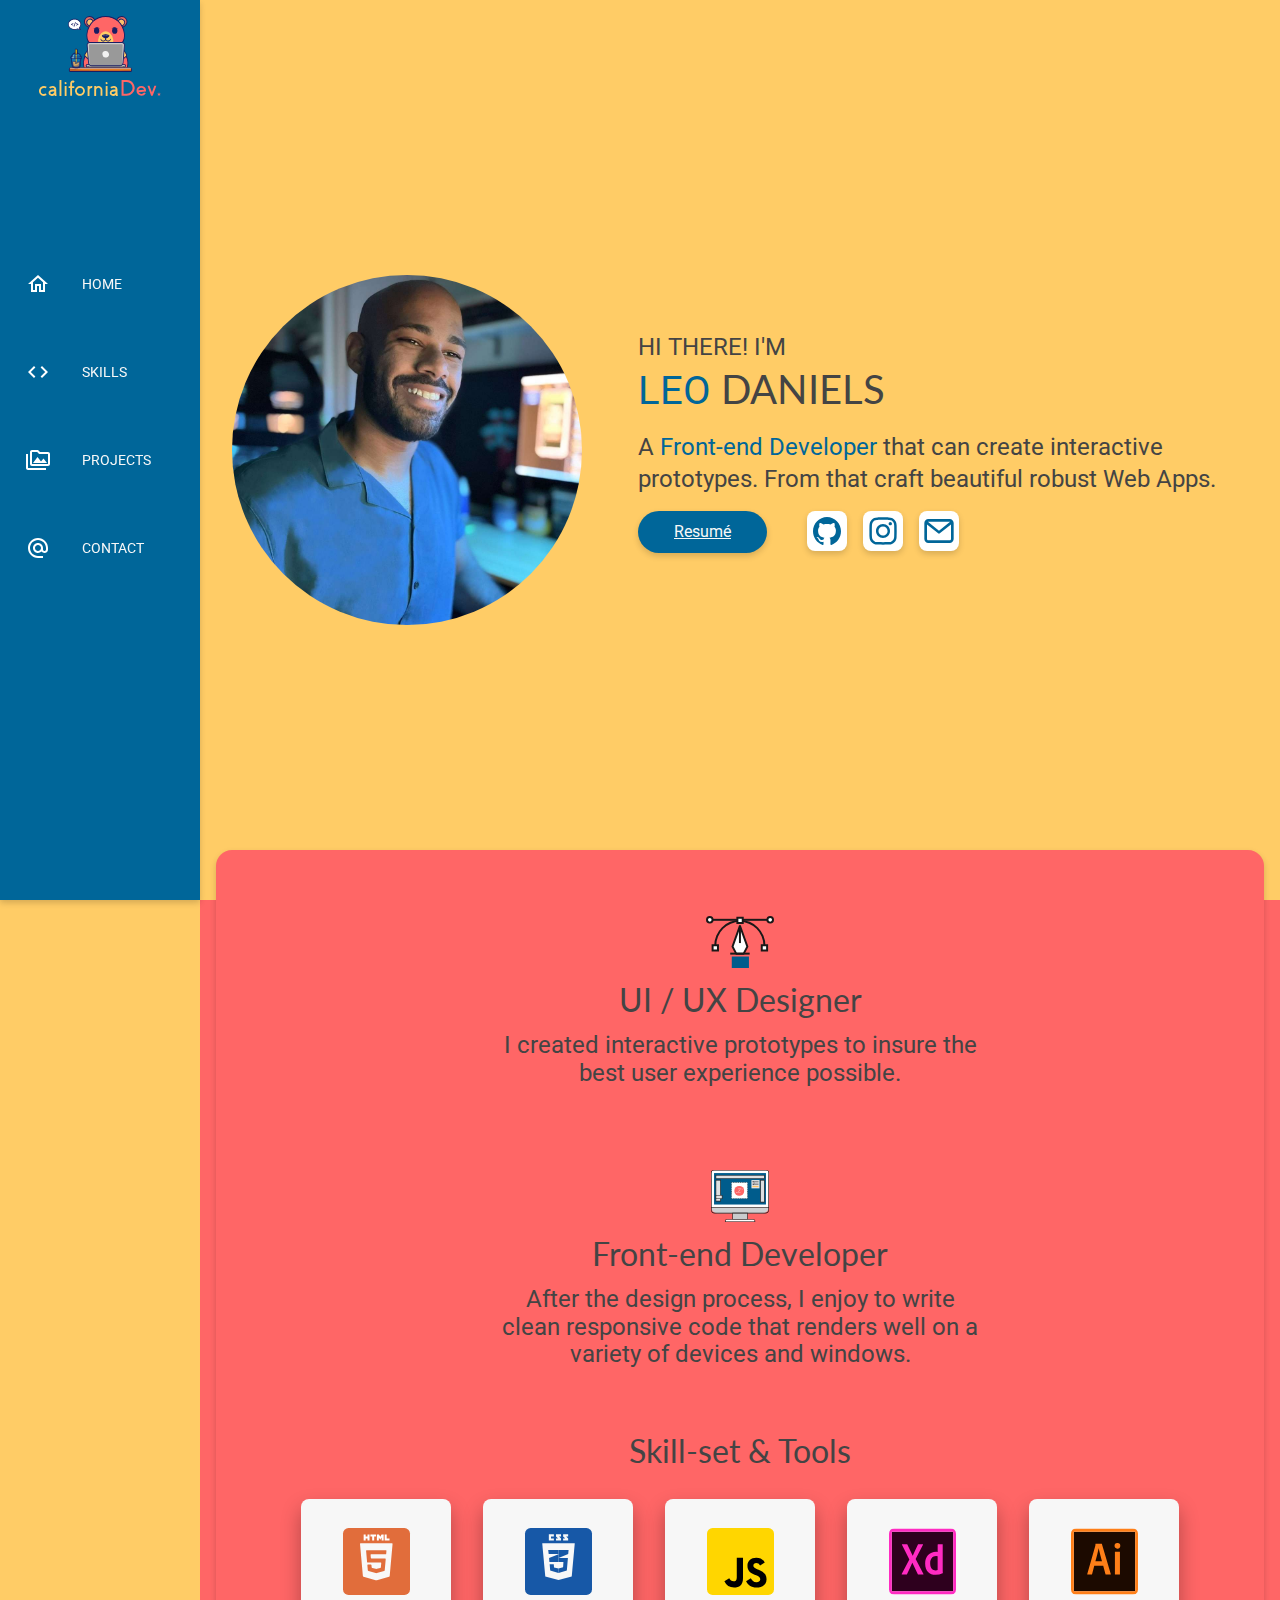
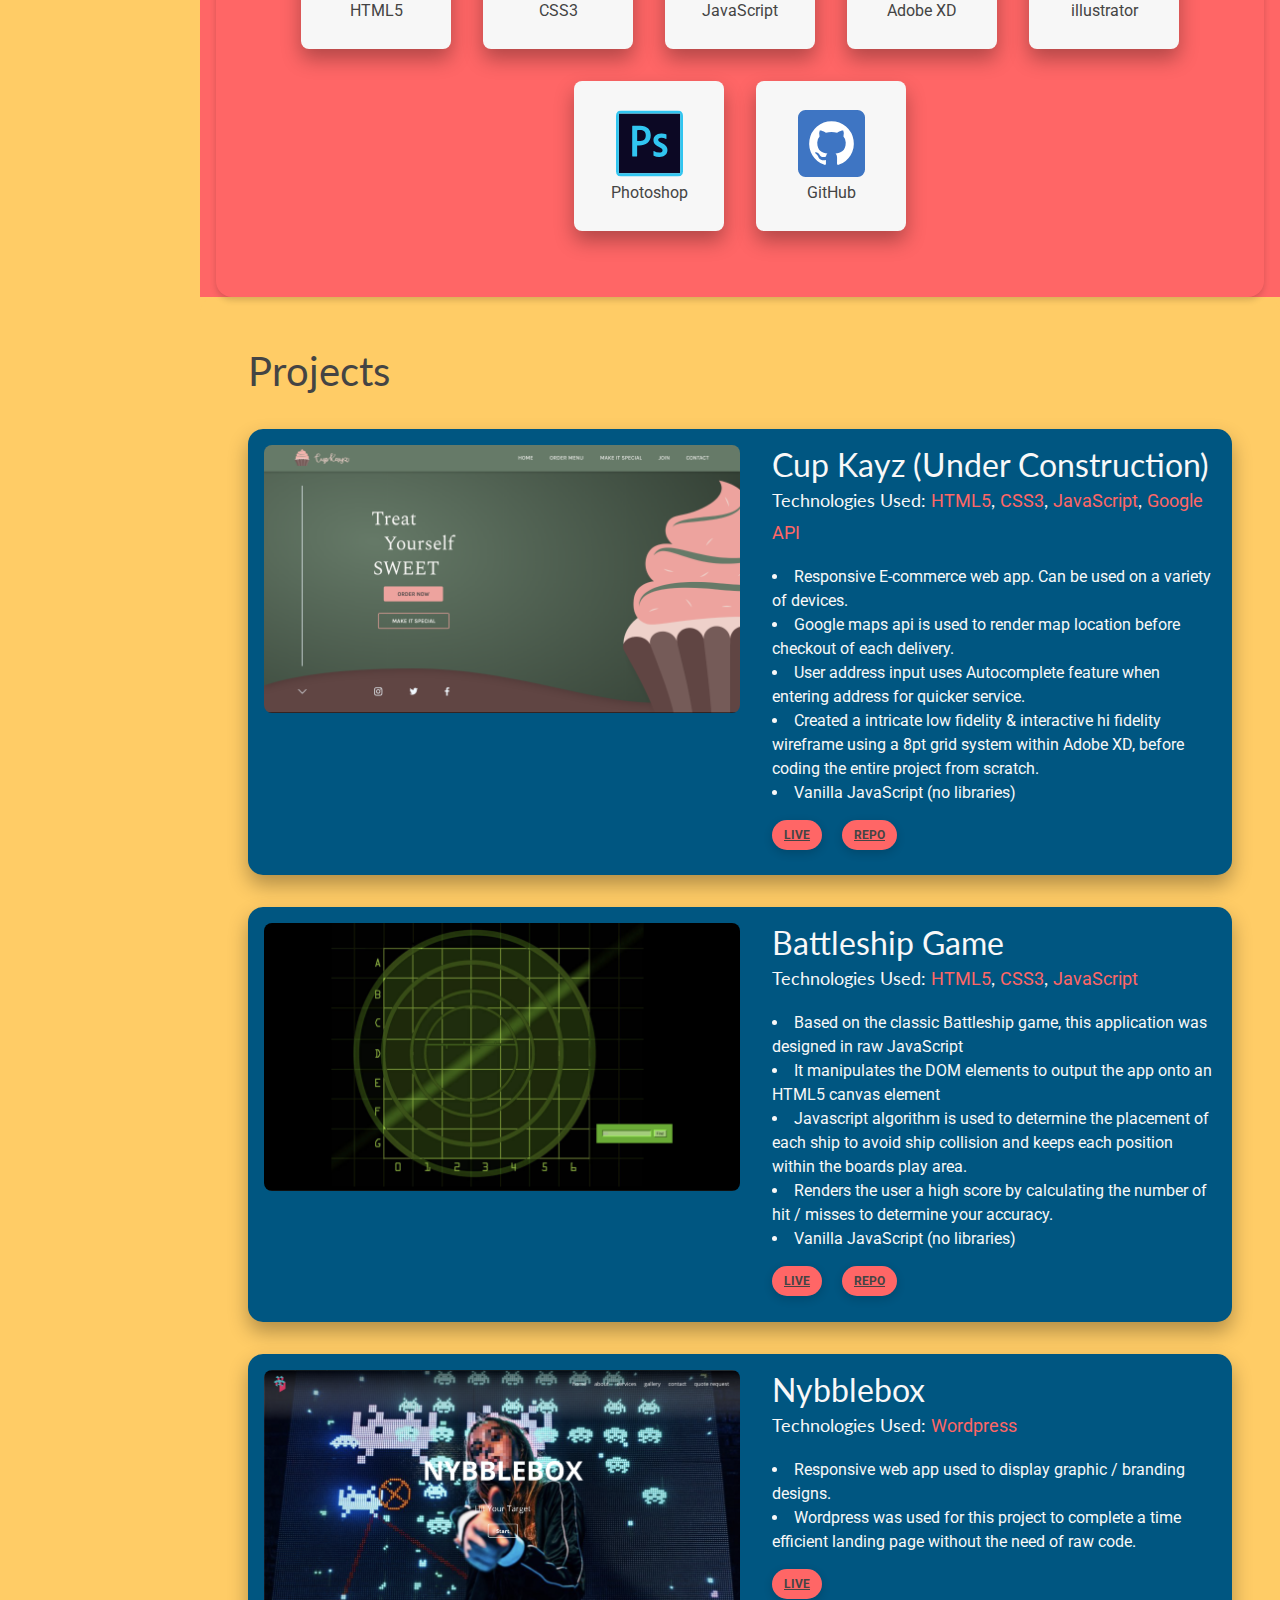
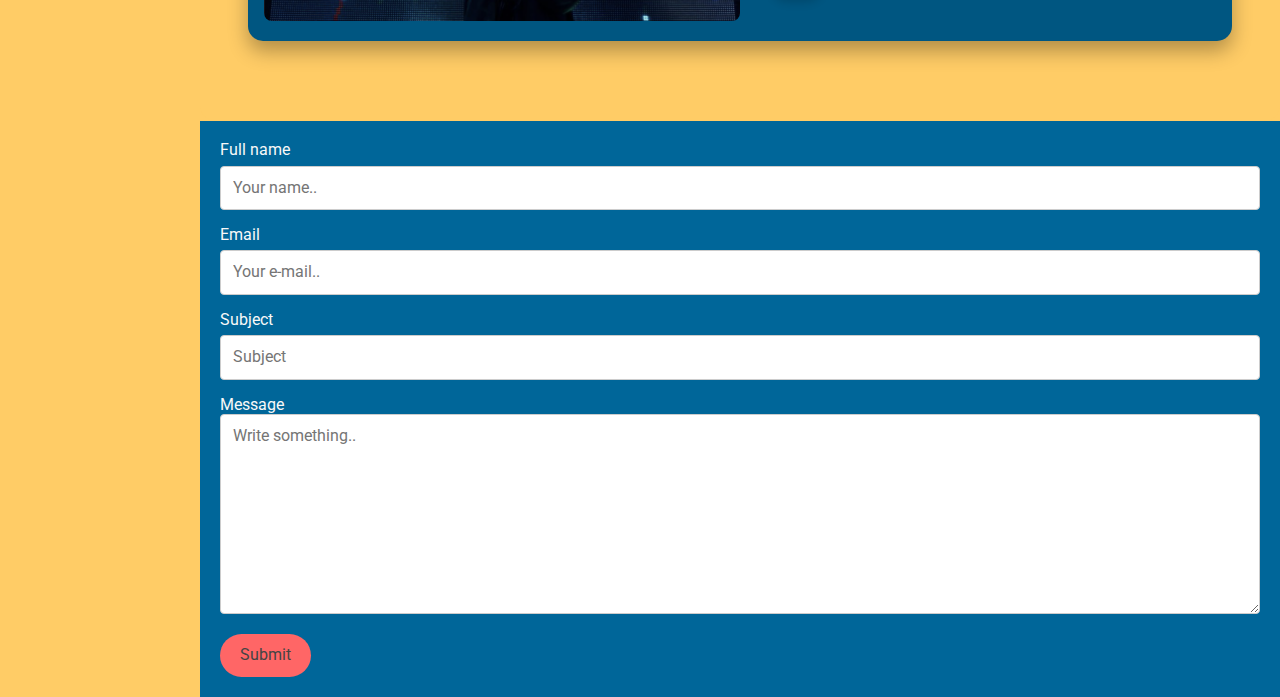
==== commit 75684978: "Add form" ====
--- a/index.html
+++ b/index.html
@@ -54,8 +54,7 @@
                 <p>HI THERE! I'M</p>
                 <h2><span id="leo">LEO</span> DANIELS</h2>
                 <p>A <span class="blue-font">Front-end Developer</span>
-                    that can create interactive prototypes
-                    and from that craft beautiful robust Web Apps.
+                    that can create interactive prototypes. From that craft beautiful robust Web Apps.
                 </p>
                 <div class="hero__nav-menu">
                     <a href="./resume.pdf" target="_blank" id="resume-btn" class="light-font">Resumé</a>
@@ -223,7 +222,7 @@
         </div>
     </section>
     <section id="contact" class="form-container">
-            <form class="contact-form" action="contact-form.php" method="post">
+            <form id="contact-form" class="contact-form" action="contact-form.php" method="post">
           
               <label class="light-font" for="fname">Full name</label>
               <input type="text" id="name" name="name" placeholder="Your name..">
@@ -235,7 +234,7 @@
               <label class="light-font" for="message">Message</label>
               <textarea id="message" name="message" placeholder="Write something.." style="height:200px"></textarea>
           
-              <input type="submit" name="submit" value="Submit">
+              <button class="submit-form-btn" target="_blank" type="submit" name="submit" value="Submit">Submit</button>
           
             </form>
     </section>
--- a/css/styles.css
+++ b/css/styles.css
@@ -471,7 +471,7 @@
   }
   
   /* Style the submit button with a specific background color etc */
-  input[type=submit] {
+  .submit-form-btn {
     background-color: #FF6666;
     color: #444;
     padding: 12px 20px;
@@ -483,7 +483,7 @@
   }
   
   /* When moving the mouse over the submit button, add a darker green color */
-  input[type=submit]:hover {
+  .submit-form-btn:hover {
     background-color: #fc7575;
   }
   
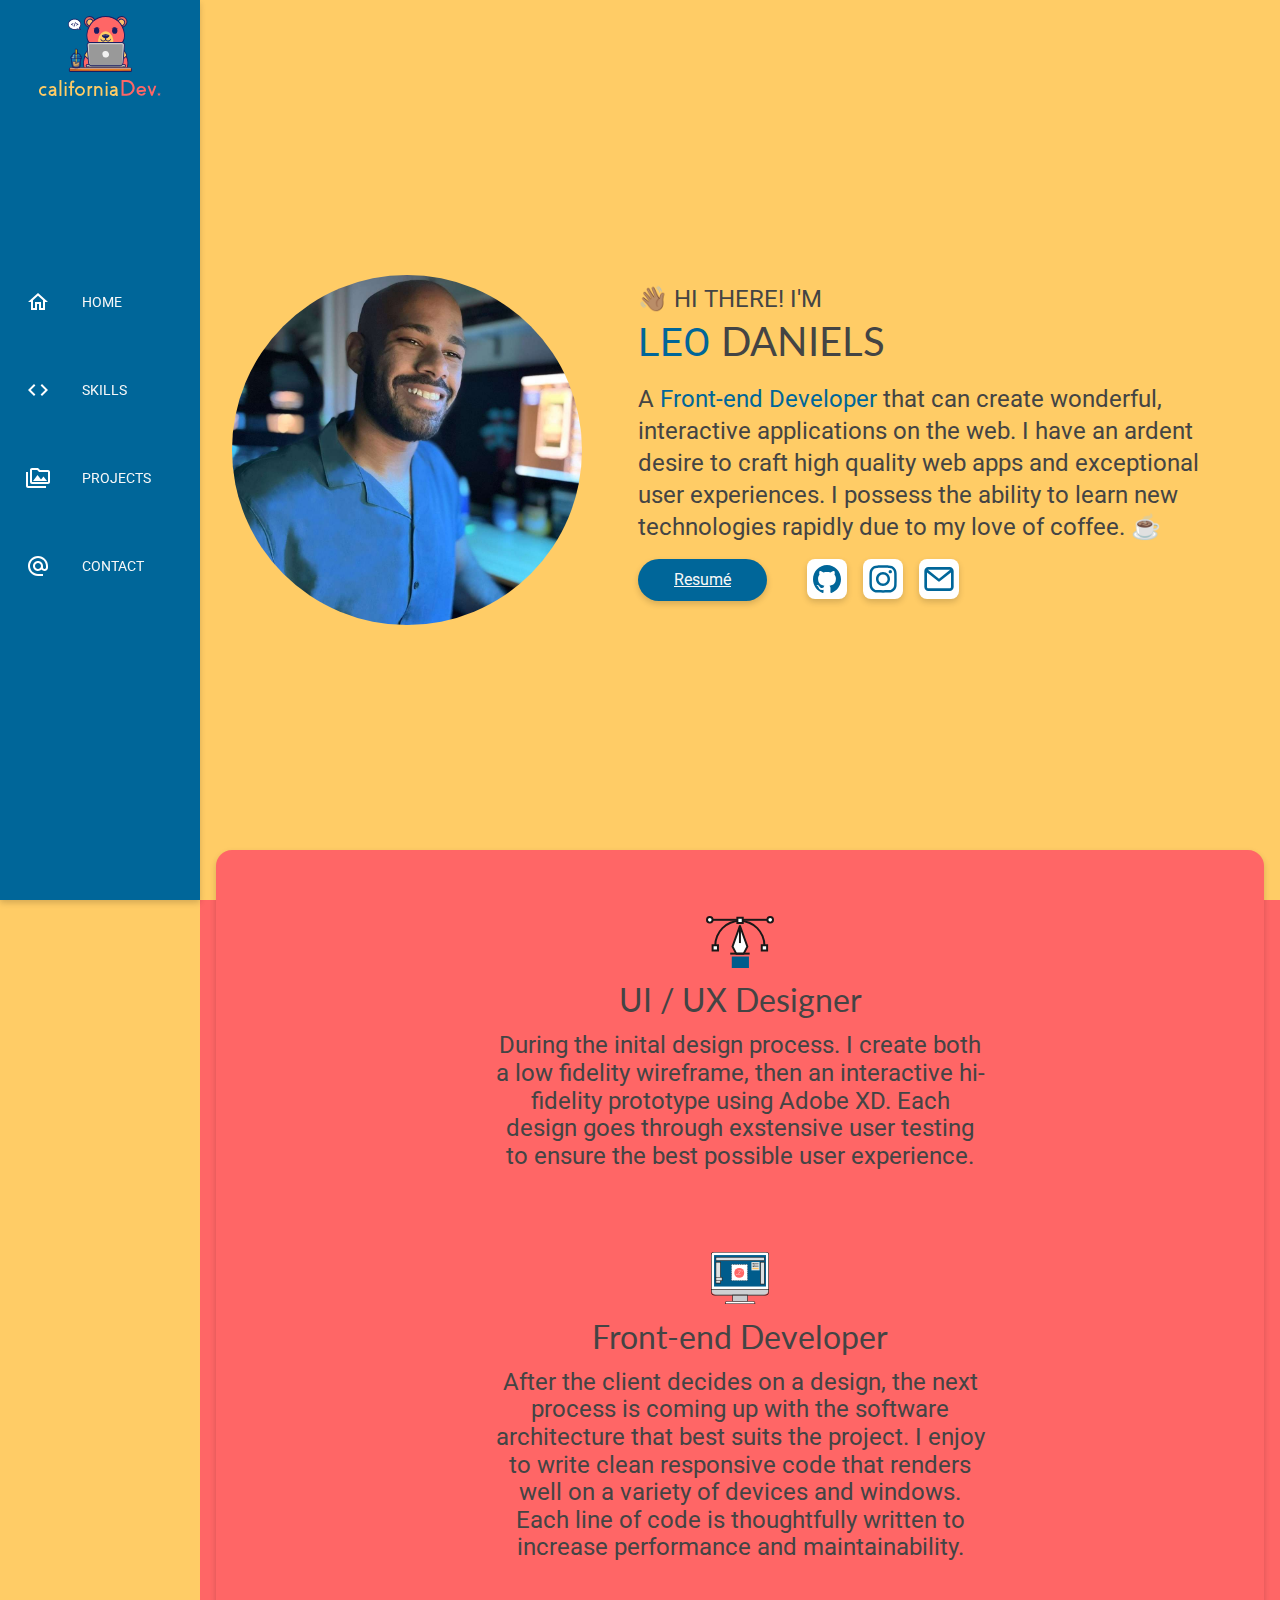
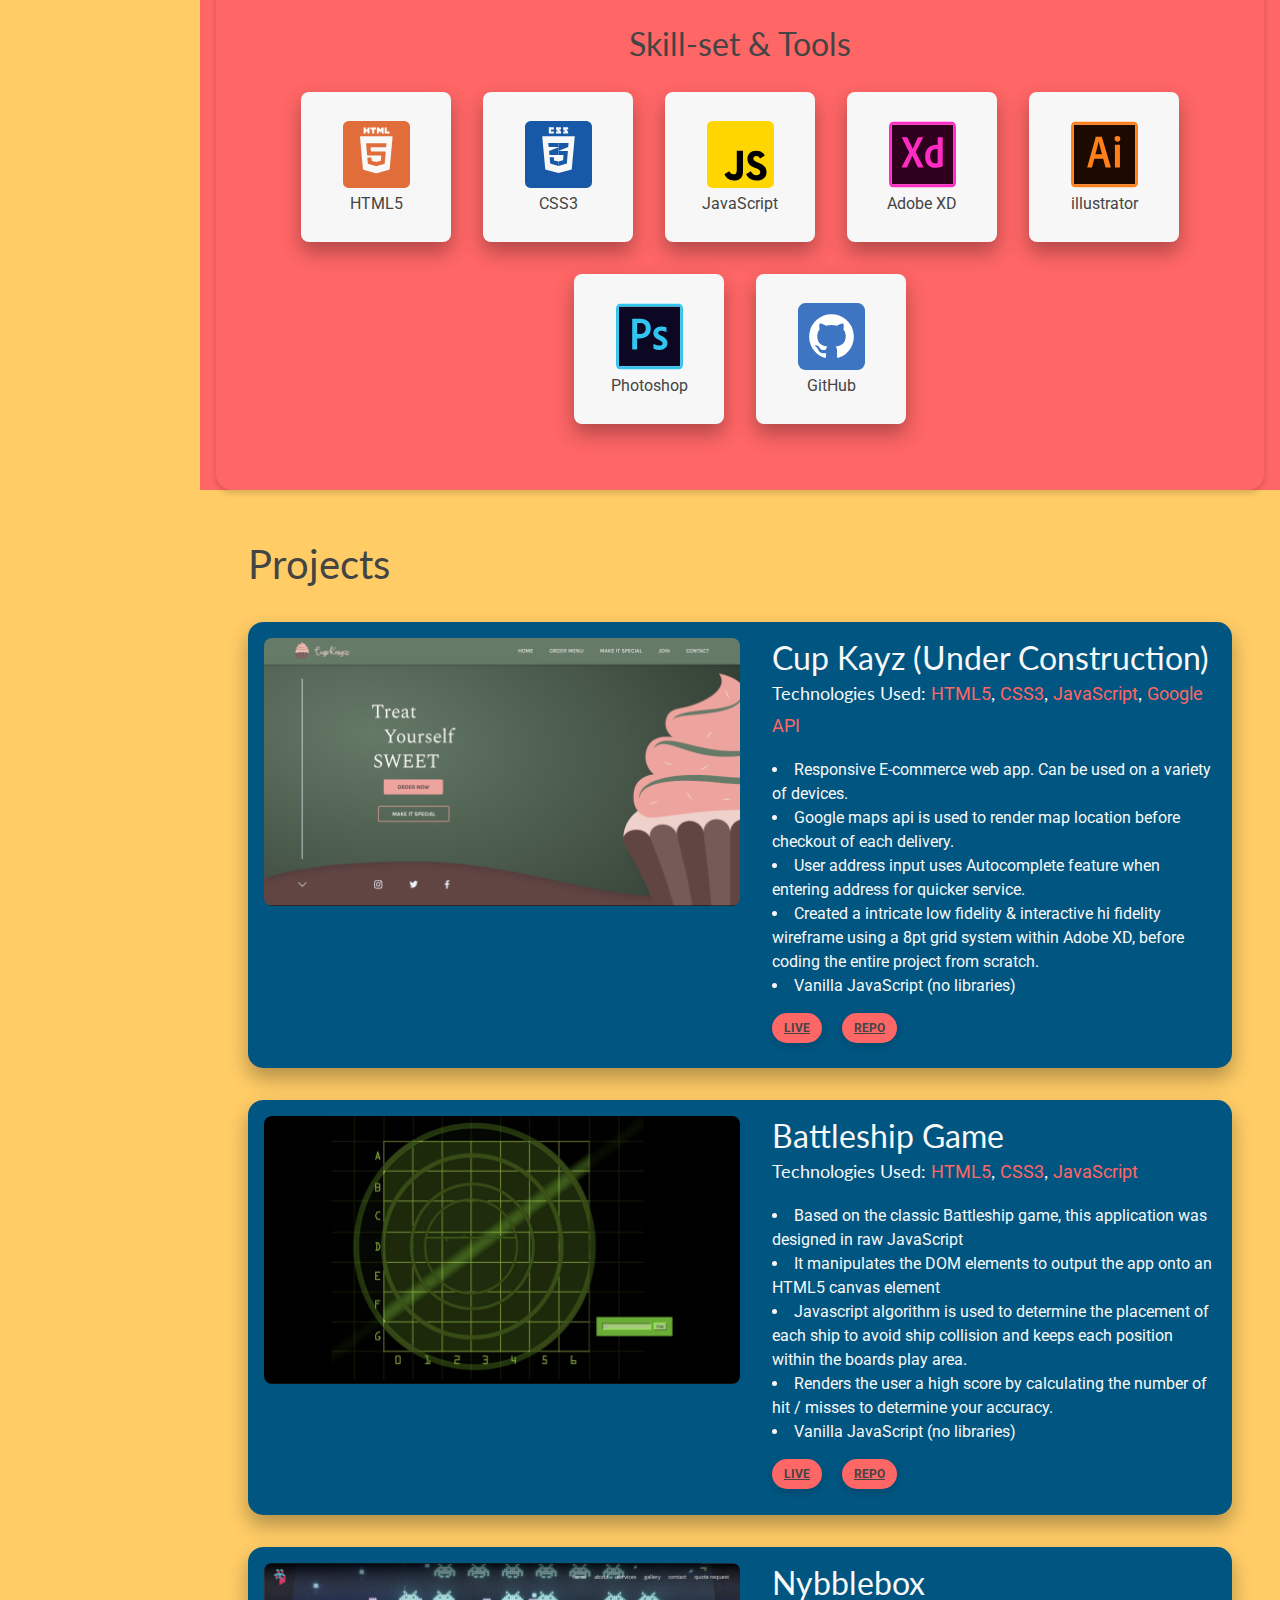
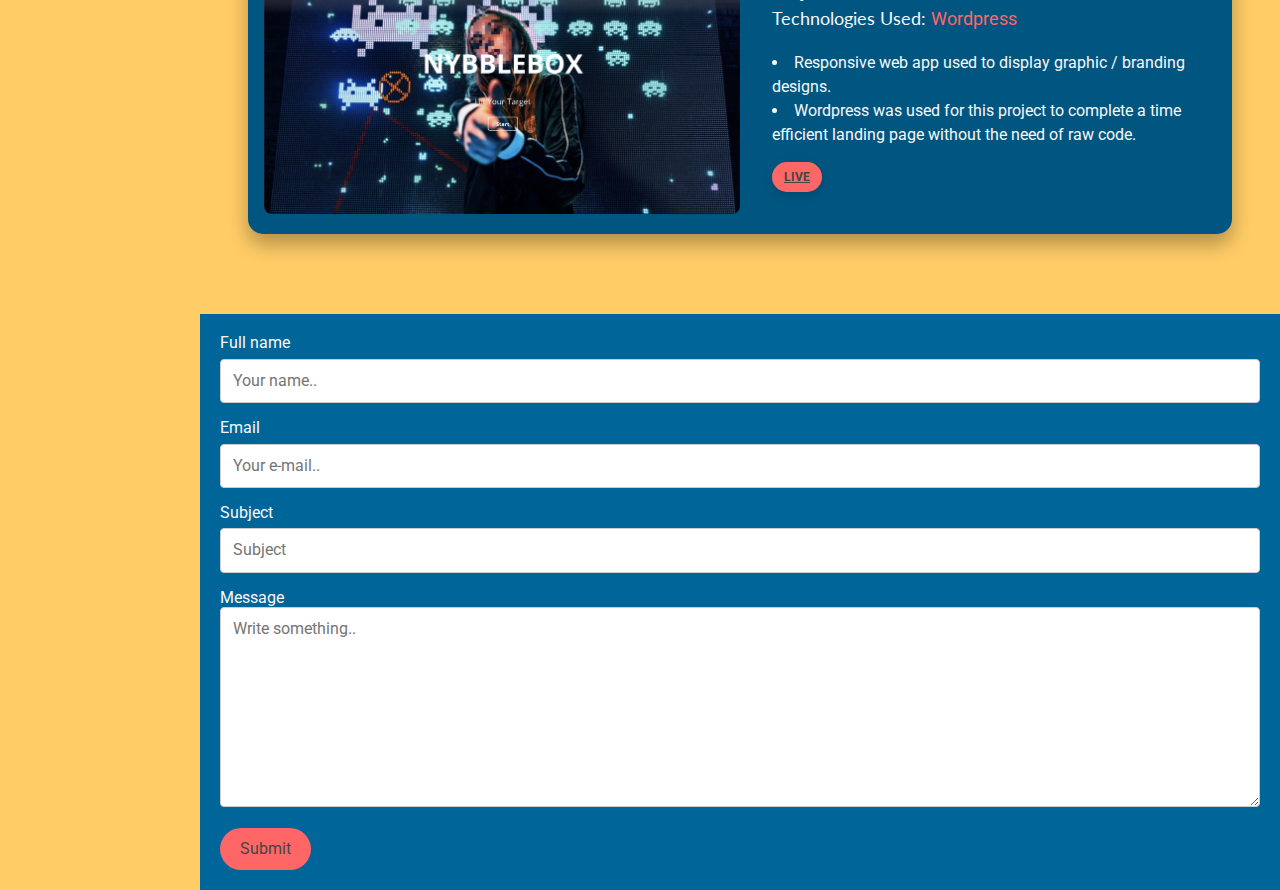
==== commit 3727979d: "Add content to hero. Fix responsive design" ====
--- a/index.html
+++ b/index.html
@@ -51,10 +51,11 @@
                 <img class="profile-img" src="images/profile.JPG" />
             </div>
             <div class="hero__content">
-                <p>HI THERE! I'M</p>
+                <p>👋🏽 HI THERE! I'M</p>
                 <h2><span id="leo">LEO</span> DANIELS</h2>
                 <p>A <span class="blue-font">Front-end Developer</span>
-                    that can create interactive prototypes. From that craft beautiful robust Web Apps.
+                    that can create wonderful, interactive applications on the web. I have an ardent desire to craft high quality web apps and
+                    exceptional user experiences. I possess the ability to learn new technologies rapidly due to my love of coffee. ☕ 
                 </p>
                 <div class="hero__nav-menu">
                     <a href="./resume.pdf" target="_blank" id="resume-btn" class="light-font">Resumé</a>
@@ -80,8 +81,9 @@
                             <img src="images/pen-tool.svg" />
                         </figure>
                         <h4>UI / UX Designer</h4>
-                        <p>I created interactive prototypes to insure the best user
-                            experience possible.</p>
+                        <p>During the inital design process. I create both a low fidelity wireframe, then an
+                             interactive hi-fidelity prototype using Adobe XD. Each design goes through exstensive user testing to ensure the 
+                            best possible user experience.</p>
                     </div>
                 </div>
                 <div class="skills__col">
@@ -90,8 +92,11 @@
                             <img src="images/desktop-icon.svg" />
                         </figure>
                         <h4>Front-end Developer</h4>
-                        <p>After the design process, I enjoy to write clean responsive
-                            code that renders well on a variety of devices and windows. </p>
+                        <p>After the client decides on a design, the next process is coming up with the software architecture
+                            that best suits the project. I enjoy to write clean responsive
+                            code that renders well on a variety of devices and windows. Each line of code is thoughtfully written
+                            to increase performance and maintainability.
+                         </p>
                     </div>
 
                 </div>
--- a/css/styles.css
+++ b/css/styles.css
@@ -134,9 +134,9 @@
 }
 
 #nav-menu {
-    margin-top: 16rem;
     margin-bottom: auto;
-    padding: 0px;
+    margin-top: auto;
+    padding-bottom: 8rem;
     list-style-type: none;
     display: flex;
     flex-direction: column;
@@ -182,11 +182,10 @@
     transition: 0.3s;
 }
 
-
-
-
-
 #hero {
+    display: flex;
+    justify-content: center;
+    margin: auto 0;
     height: var(--app-height);
     min-height: 70rem;
     width: 100vw;
@@ -194,10 +193,9 @@
 }
 
 .hero__col-1 {
-    min-height: 100vh;
-    display: flex;
-    align-items: center;
-    justify-content: center;
+    display: flex;
+    justify-content: center;
+    align-items: center;
     margin: 0 1.6rem;
     padding: 0 1.6rem;
 }
@@ -497,7 +495,7 @@
 @media only screen and (max-width: 992.98px) {
     nav {
        left: -200px;
-       transition: 0.3s;
+       transition: 0.2s;
     }
     nav.active .logo-wordmark{
         display: block;
@@ -580,7 +578,7 @@
         height: 100vh;
         width: 100vw;
         max-width: 100%;
-        transition: 0.6s;
+        transition: 0.1s;
     }
     .nav-overlay.active {
         z-index: 50;
@@ -594,7 +592,10 @@
         font-size: 2.4rem;
     }
     .hero__col-1 {
-        padding-top: 10rem;
+        padding-top: 3.2rem;
+        padding-left: 0;
+        padding-right: 0;
+        margin: 0;
         flex-direction: column;
         justify-content: flex-start;
 
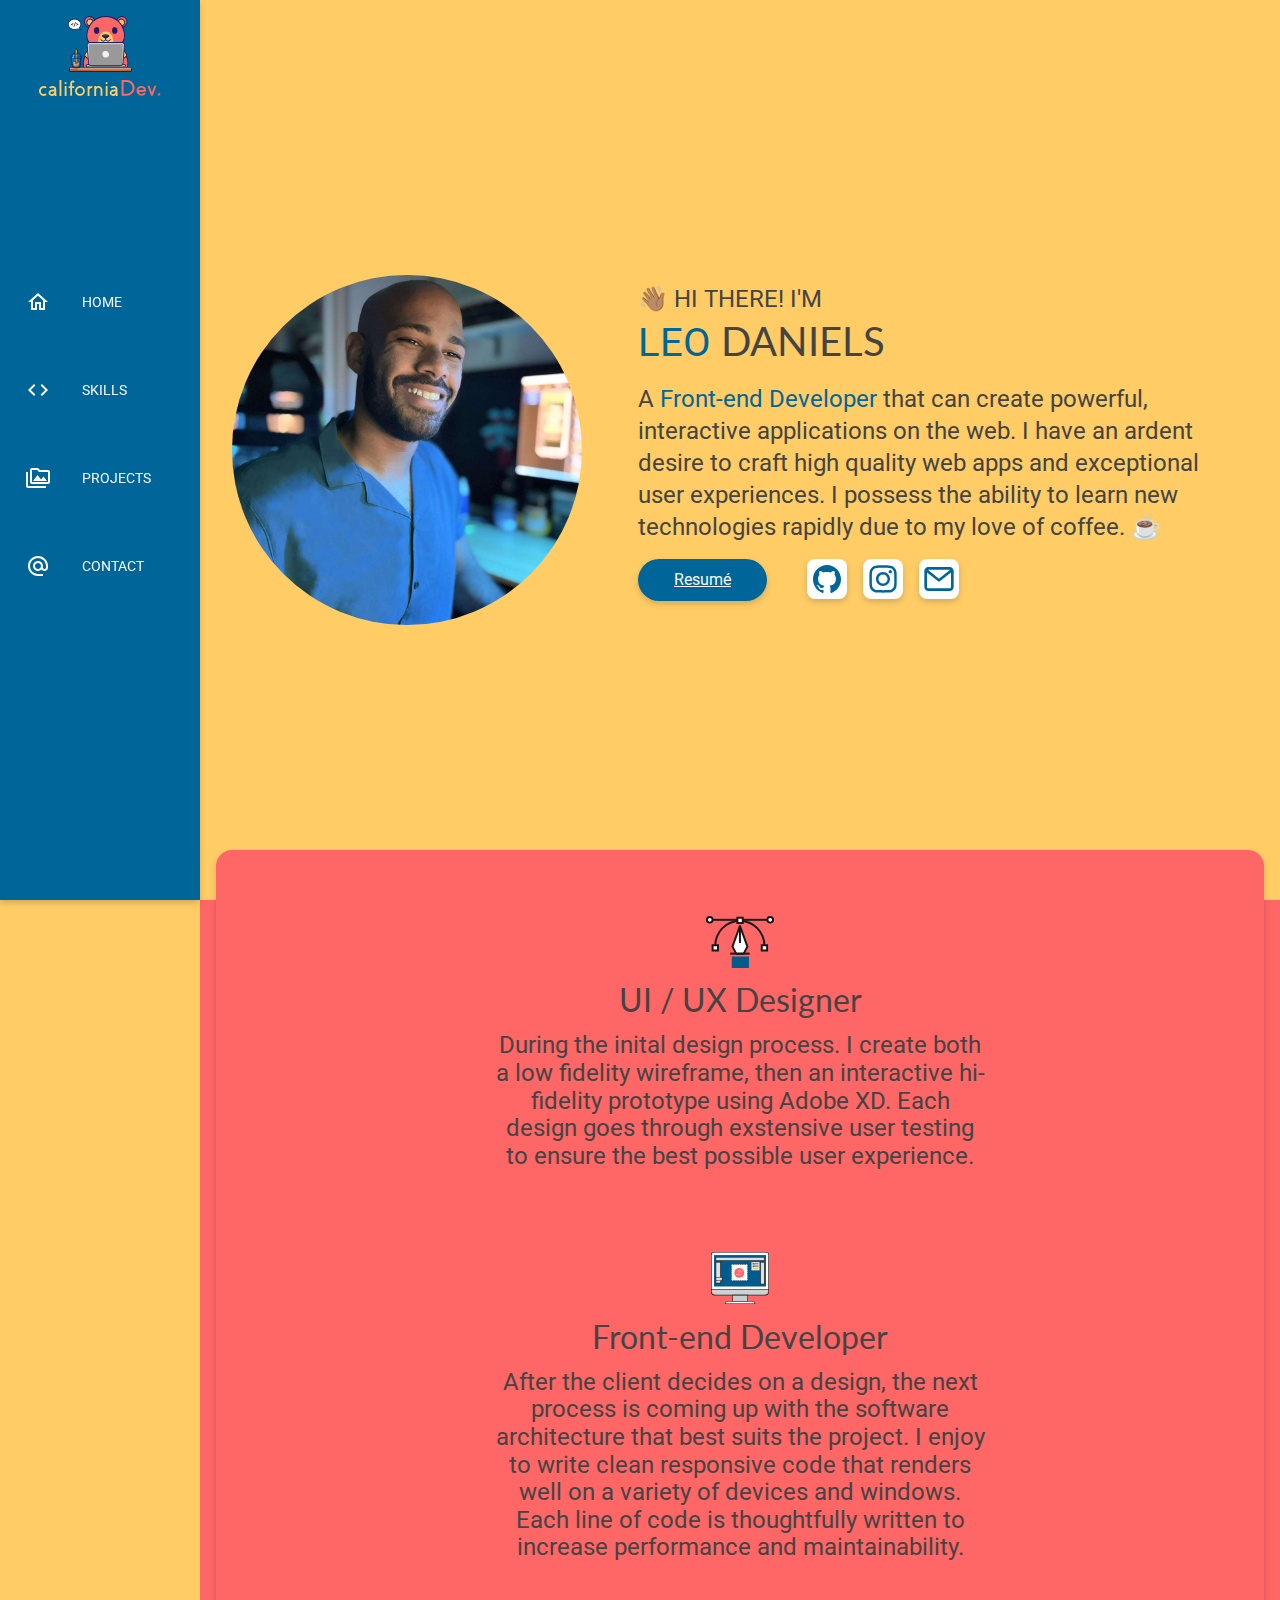
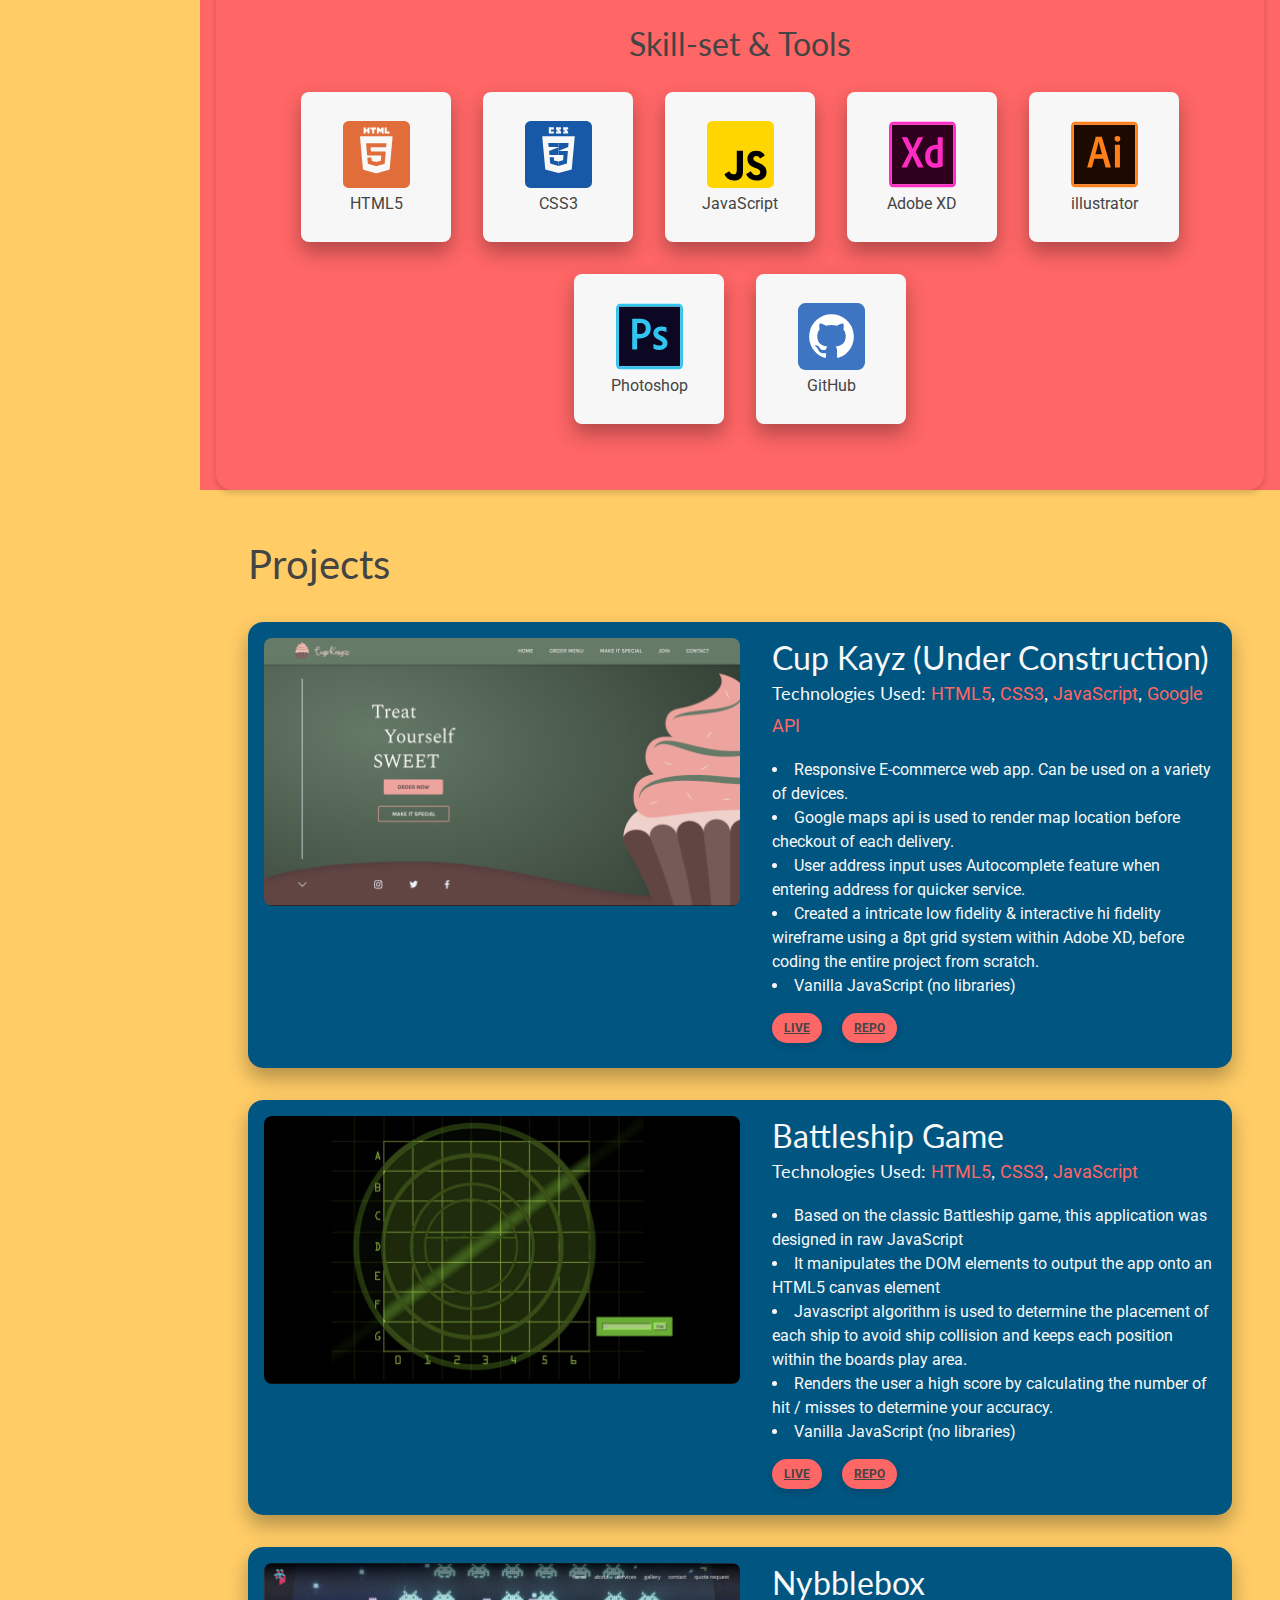
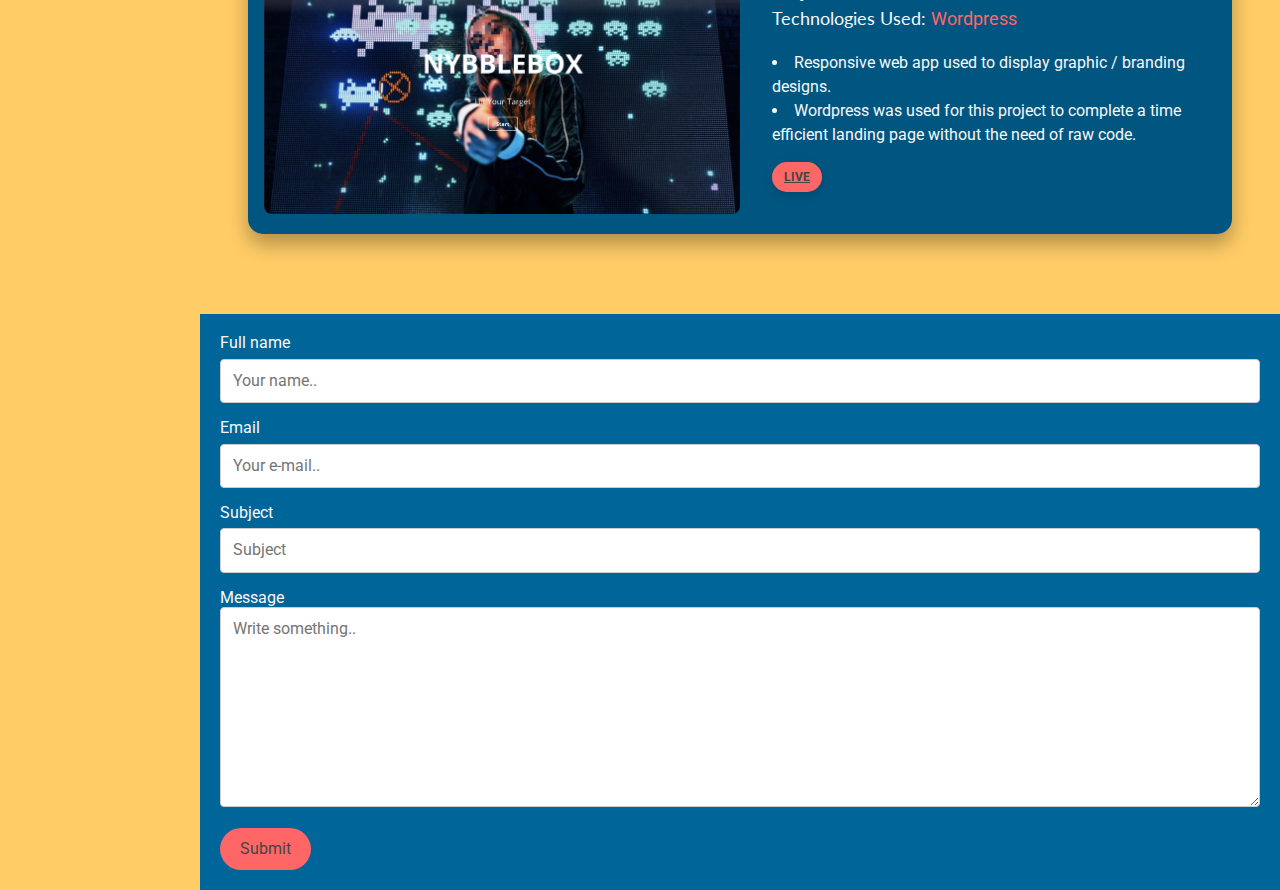
==== commit 85e0dfcc: "Refactor content" ====
--- a/index.html
+++ b/index.html
@@ -54,7 +54,7 @@
                 <p>👋🏽 HI THERE! I'M</p>
                 <h2><span id="leo">LEO</span> DANIELS</h2>
                 <p>A <span class="blue-font">Front-end Developer</span>
-                    that can create wonderful, interactive applications on the web. I have an ardent desire to craft high quality web apps and
+                    that can create powerful, interactive applications on the web. I have an ardent desire to craft high quality web apps and
                     exceptional user experiences. I possess the ability to learn new technologies rapidly due to my love of coffee. ☕ 
                 </p>
                 <div class="hero__nav-menu">
--- a/css/styles.css
+++ b/css/styles.css
@@ -606,6 +606,7 @@
         margin: 0 0 0 0 ;
     }
     .hero__col-1  h2 {
+        margin-bottom: 0.8rem;
         font-size: 2.4rem;
         line-height: 3.2rem;
     }
@@ -641,6 +642,9 @@
         flex-basis: auto;
         width: auto;
     }
+    .col__content {
+        padding: 0;
+    }
     .col__content p {
         font-size: 1.6rem;
     }
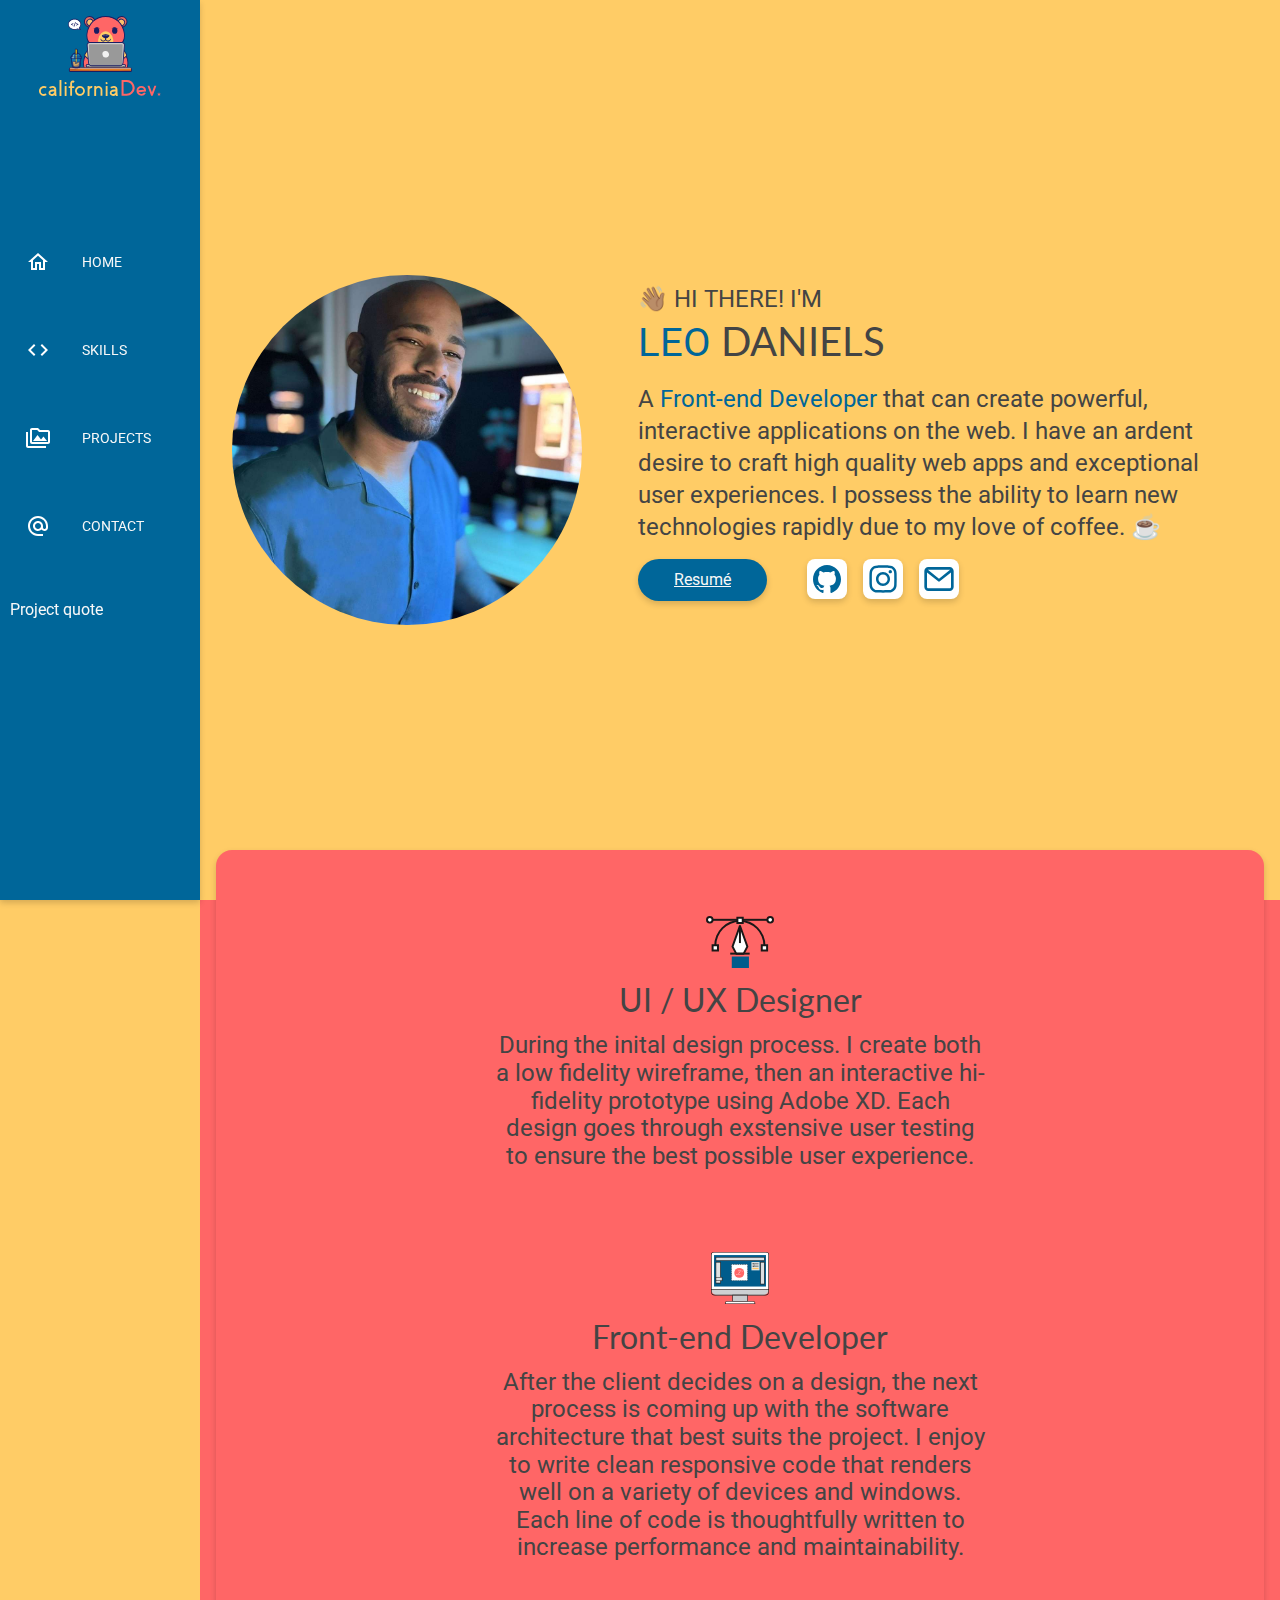
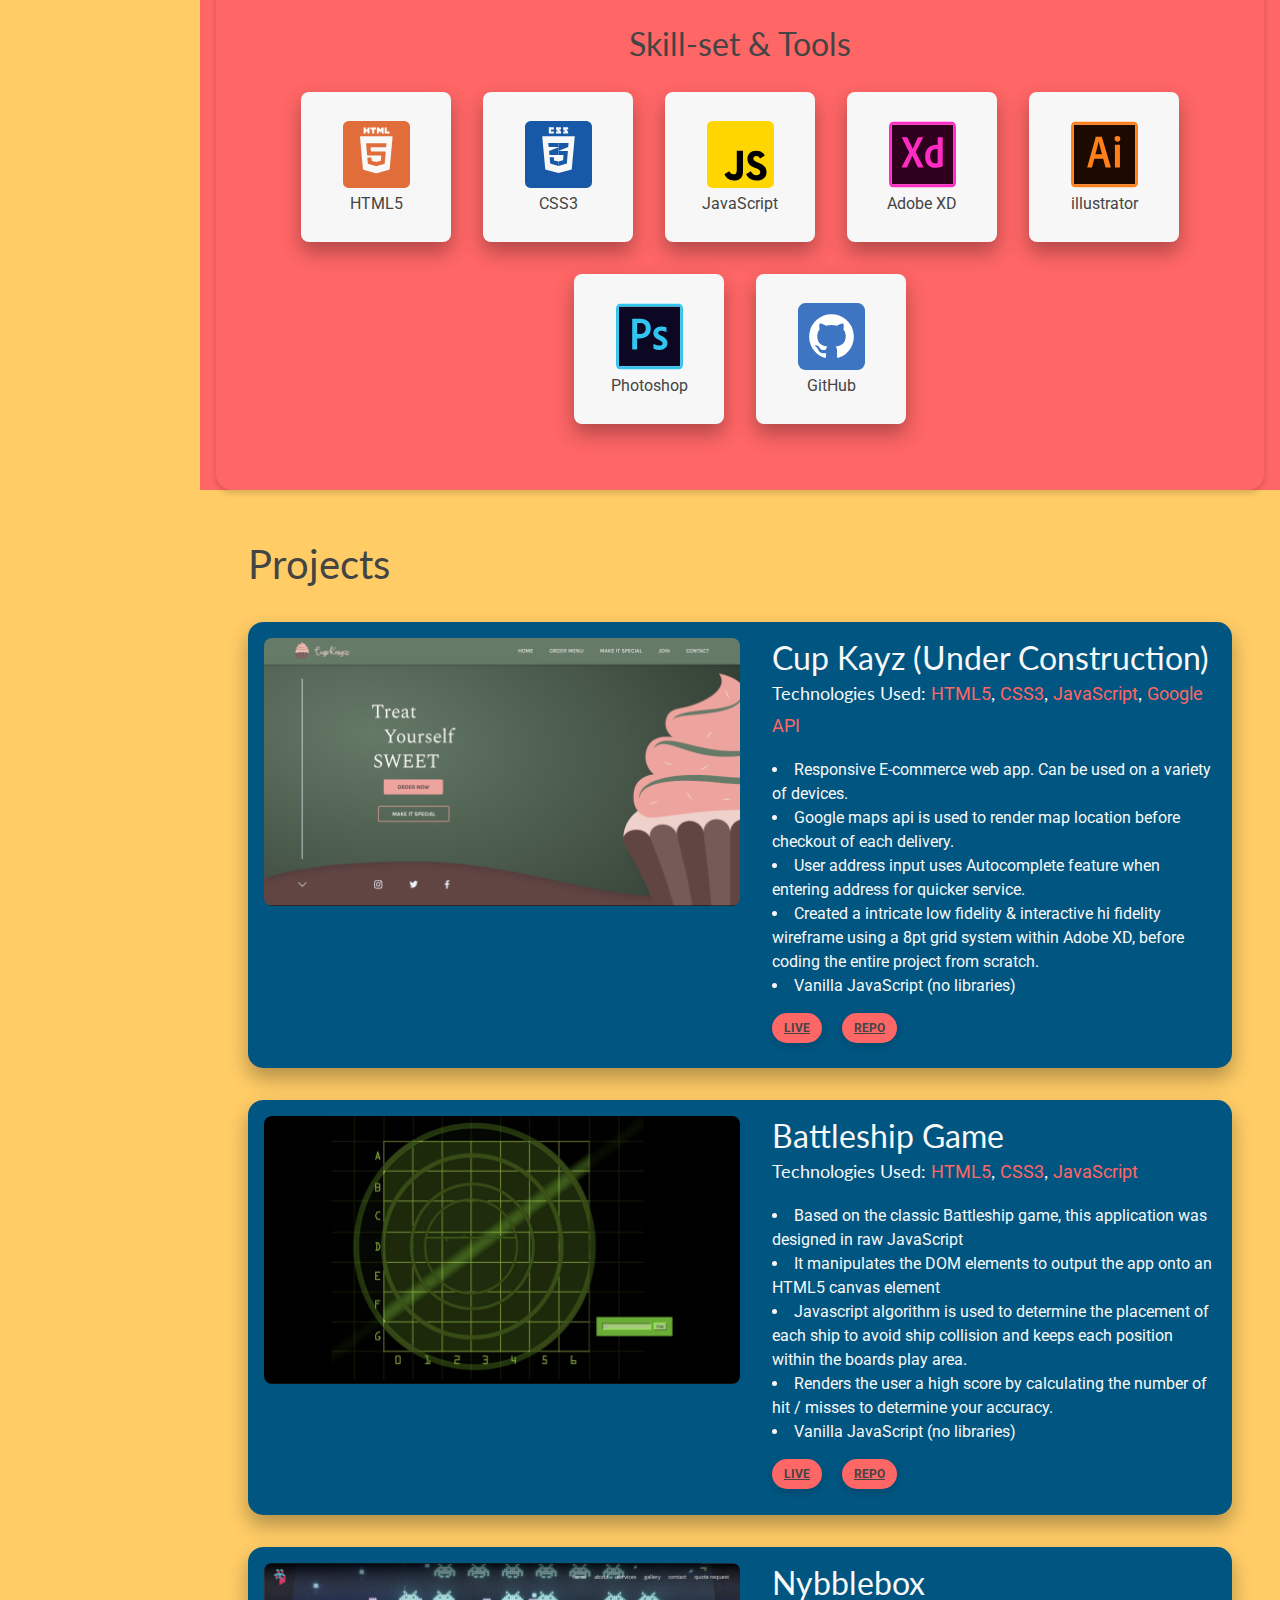
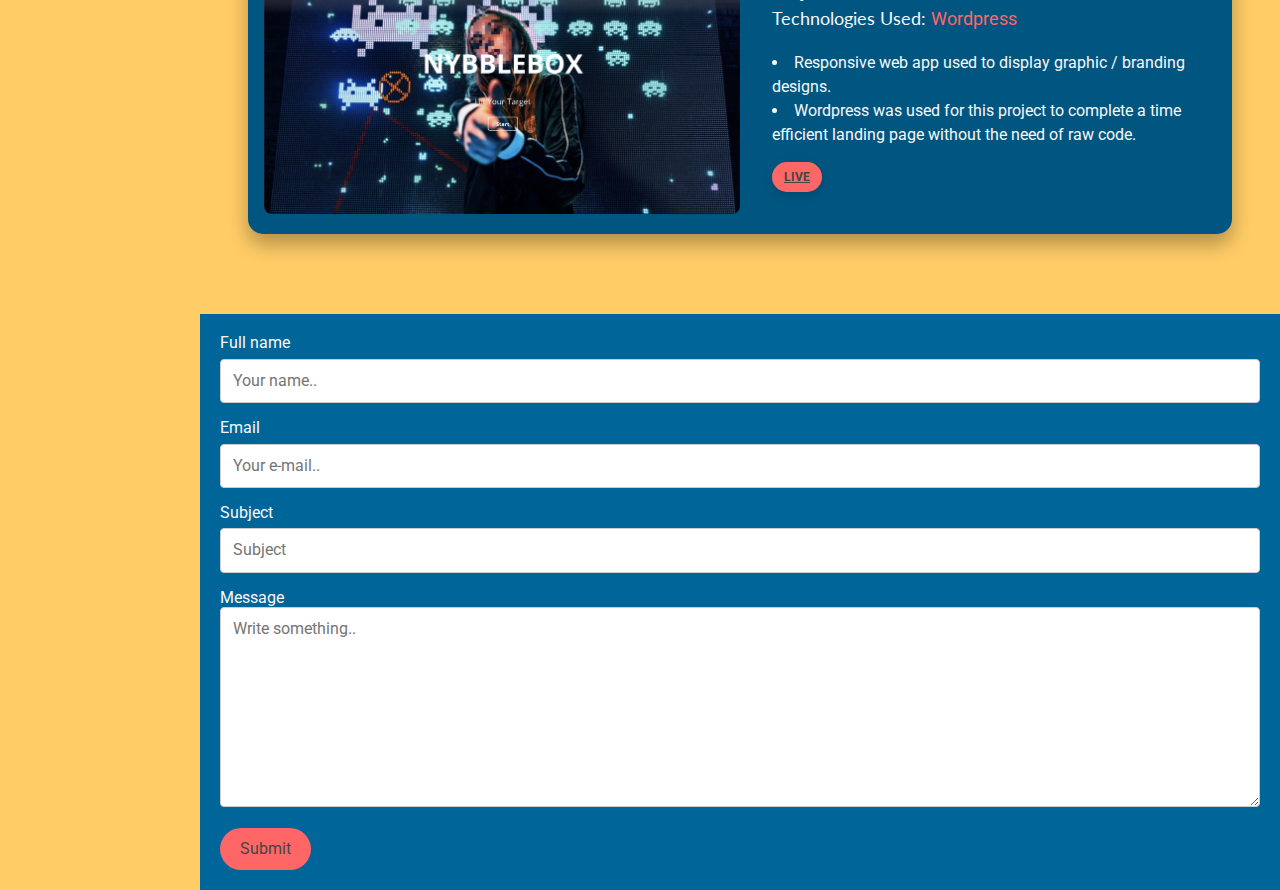
==== commit 42ea8569: "Refactor" ====
--- a/index.html
+++ b/index.html
@@ -14,7 +14,7 @@
 
 <body>
     <nav id="top-nav">
-        <a href="index.html" class="logo">
+        <a href="index.php" class="logo">
             <img class="logo-icon" src="images/character.svg" alt="californiaDev Logo" />
             <img class="logo-wordmark" src="images/logo-wordmark.svg" alt="californiaDev" />
         </a>
@@ -32,6 +32,10 @@
             <li class="nav-item"><a class="nav-link" href="#contact">
                 <img src="images/email_white_24dp.svg" />
                 <span class="nav-item-name">CONTACT</span></a></li>
+                <li class="nav-item"><a class="nav-link" href="#contact">
+                    Project quote
+                    <!-- <img src="images/email_white_24dp.svg" /> -->
+                    <span class="nav-item-name"></span></a></li>
         </ul>
     </nav>
 <main>
@@ -232,7 +236,7 @@
               <label class="light-font" for="fname">Full name</label>
               <input type="text" id="name" name="name" placeholder="Your name..">
               <label class="light-font" for="mail">Email</label>
-              <input type="text" id="mail" name="firstname" placeholder="Your e-mail..">
+              <input type="text" id="mail" name="mail" placeholder="Your e-mail..">
               <label class="light-font" for="subject">Subject</label>
               <input type="text" id="subject" name="subject" placeholder="Subject">
           
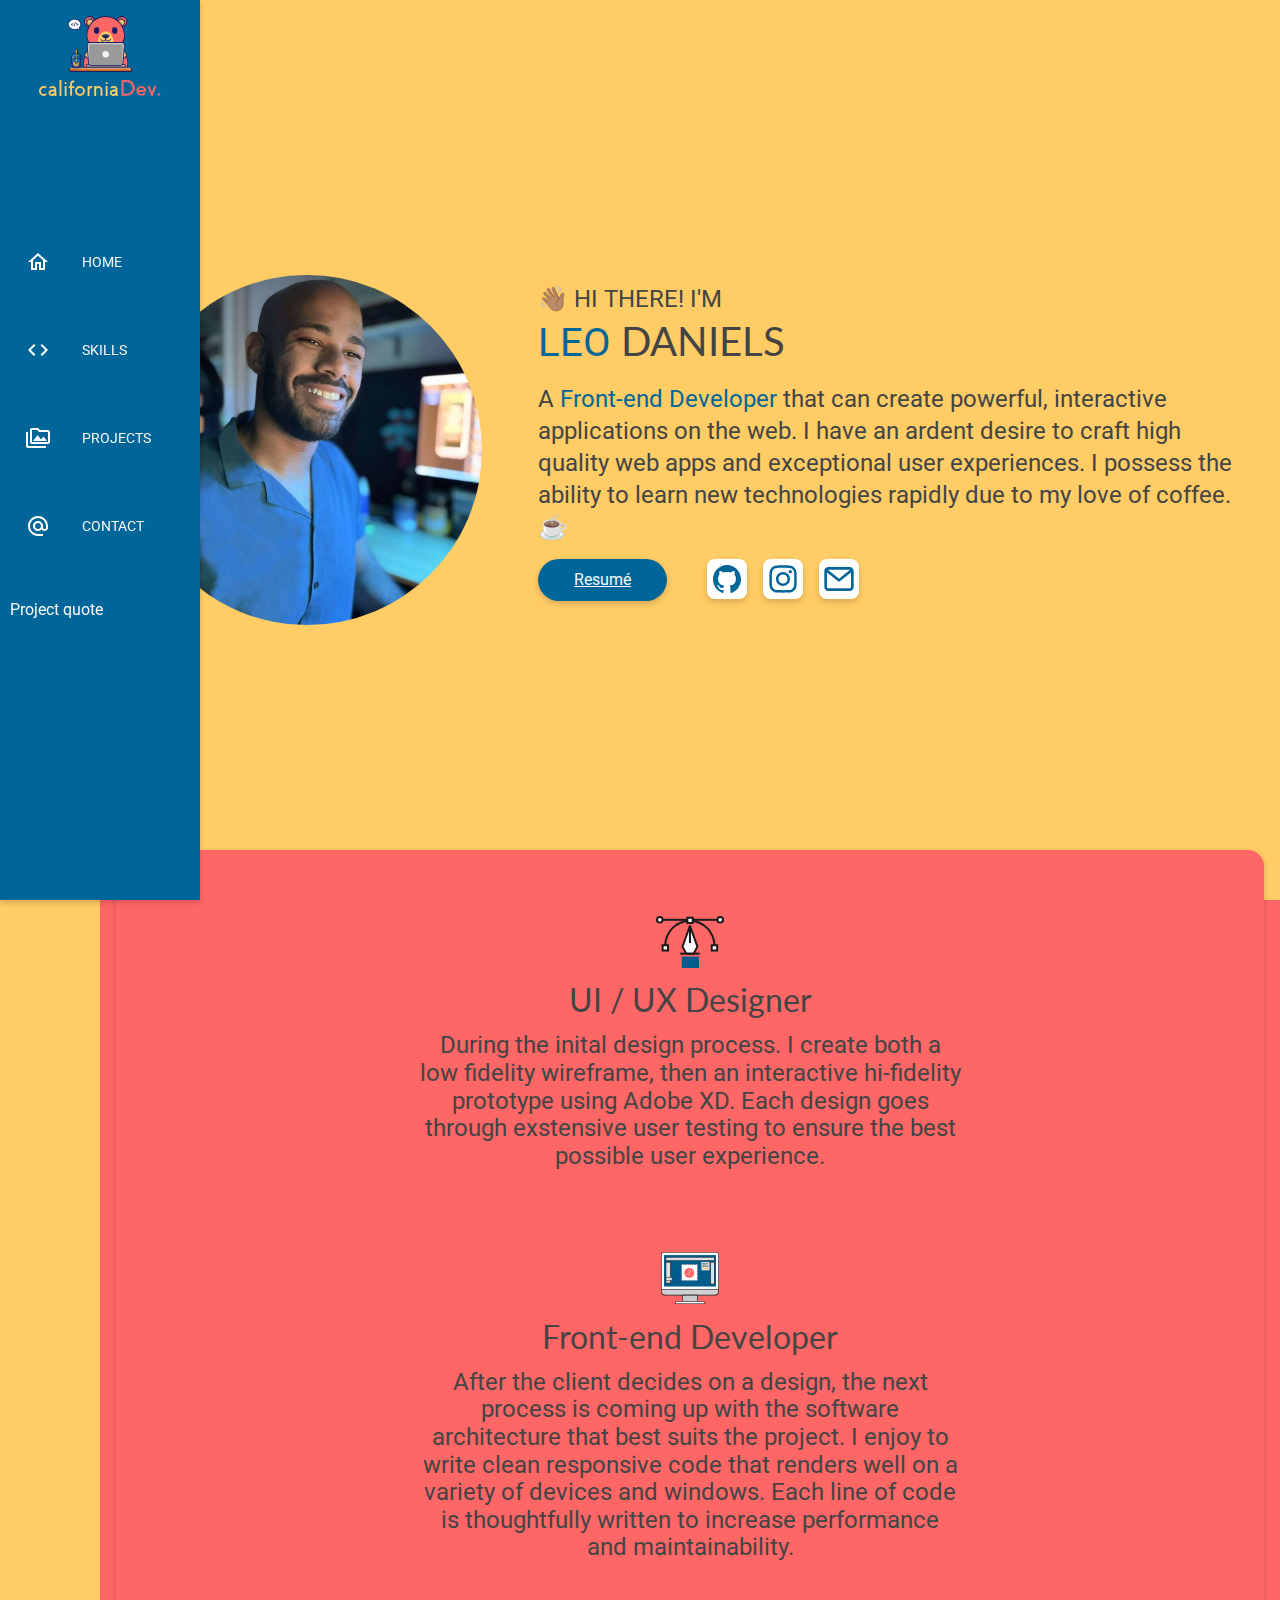
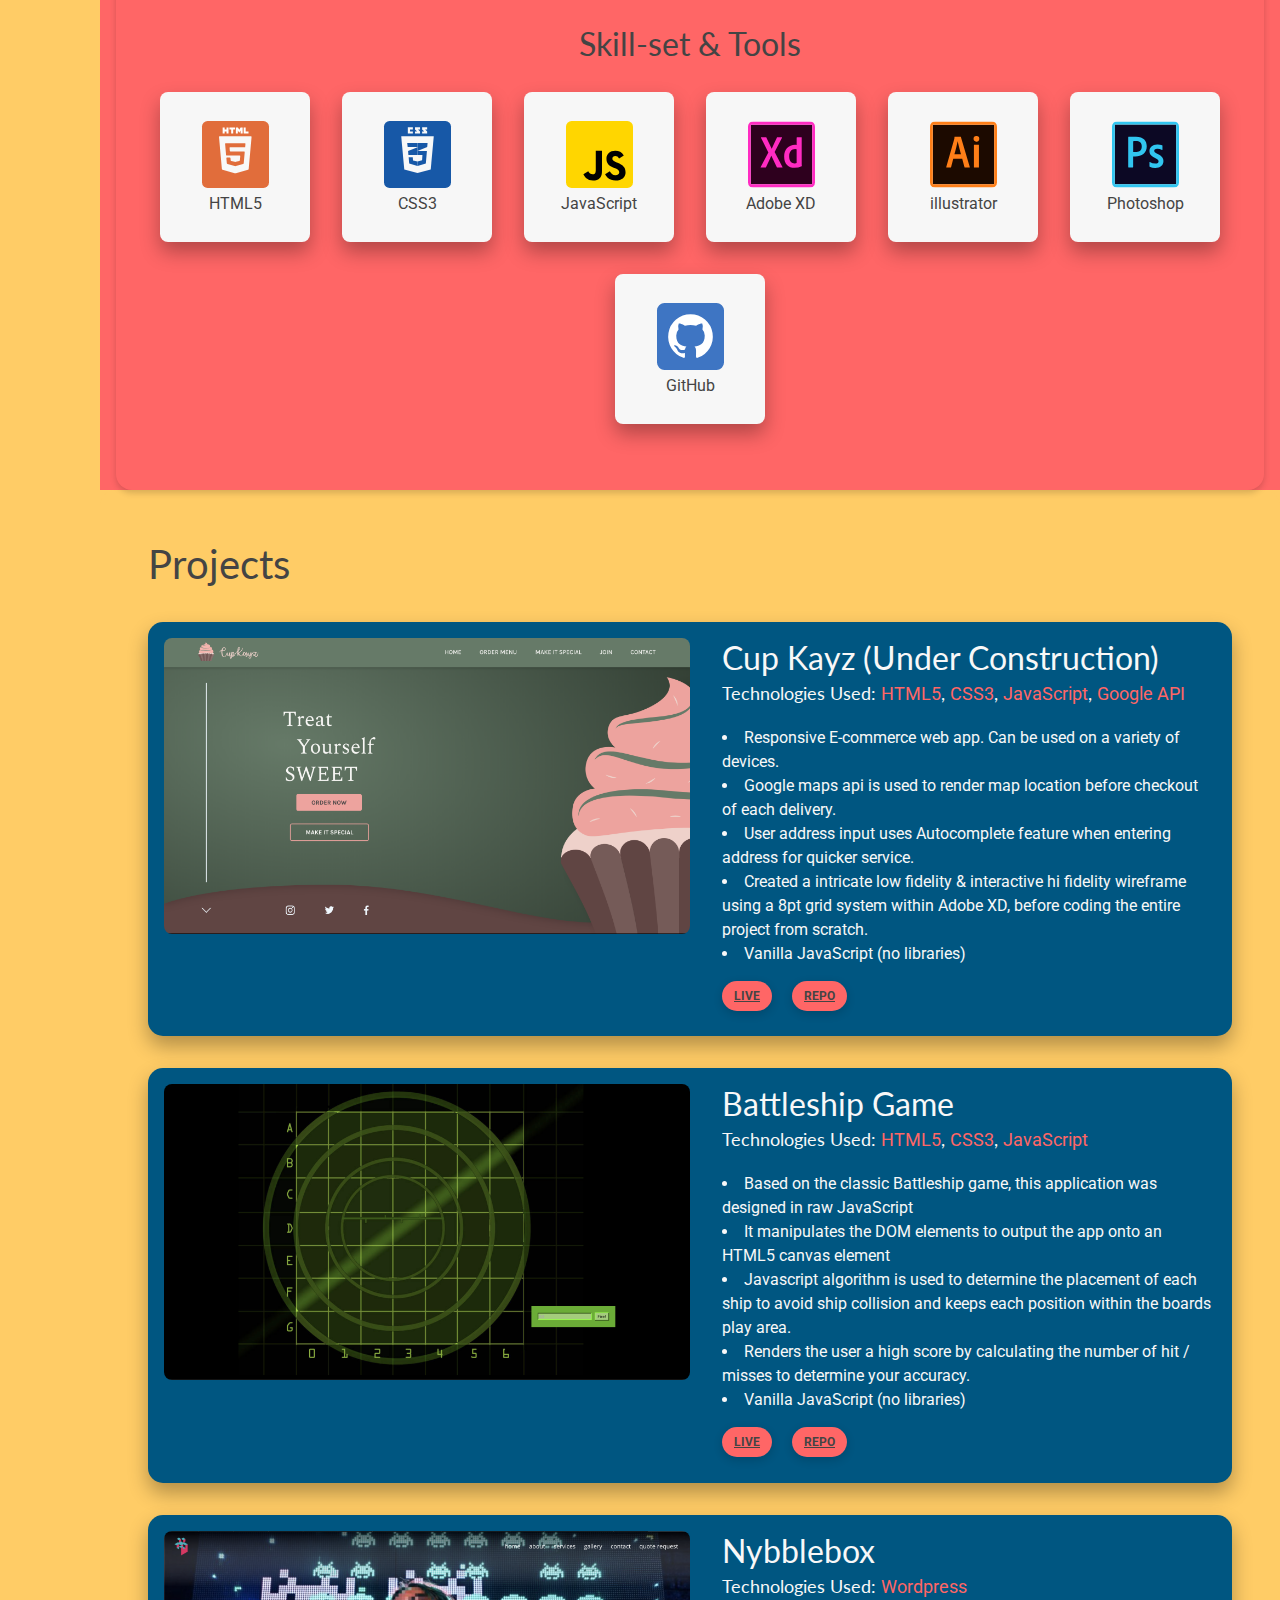
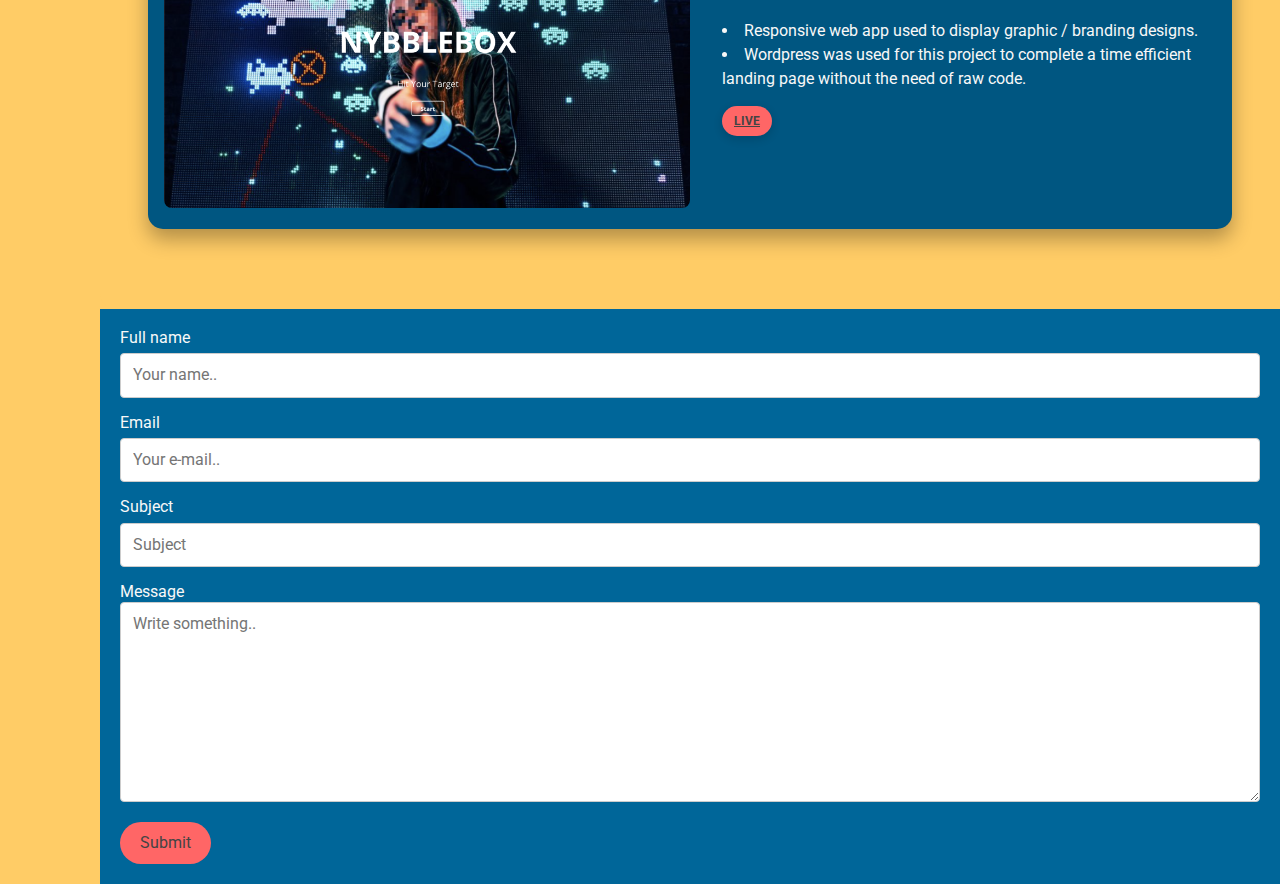
==== commit 7cb1ab2a: "Refactor and Rename index file" ====
--- a/index.html
+++ b/index.html
@@ -20,233 +20,247 @@
         </a>
         <ul id="nav-menu" class="light-font">
             <li class="nav-item"><a class="nav-link" href="#hero">
-                <img src="images/home_white_24dp.svg" />
-                <span class="nav-item-name">HOME</span></a></li>
+                    <img src="images/home_white_24dp.svg" />
+                    <span class="nav-item-name">HOME</span></a></li>
 
             <li class="nav-item"><a class="nav-link" href="#skills">
-                <img src="images/code_white_24dp.svg" />
-                <span class="nav-item-name">SKILLS</span></a></li>
+                    <img src="images/code_white_24dp.svg" />
+                    <span class="nav-item-name">SKILLS</span></a></li>
             <li class="nav-item"><a class="nav-link" href="#projects-section">
-                <img src="images/media_white_24dp.svg" />
-                <span class="nav-item-name">PROJECTS</span></a></li>
+                    <img src="images/media_white_24dp.svg" />
+                    <span class="nav-item-name">PROJECTS</span></a></li>
             <li class="nav-item"><a class="nav-link" href="#contact">
-                <img src="images/email_white_24dp.svg" />
-                <span class="nav-item-name">CONTACT</span></a></li>
-                <li class="nav-item"><a class="nav-link" href="#contact">
+                    <img src="images/email_white_24dp.svg" />
+                    <span class="nav-item-name">CONTACT</span></a></li>
+            <li class="nav-item"><a class="nav-link" href="project-quote.html">
                     Project quote
                     <!-- <img src="images/email_white_24dp.svg" /> -->
                     <span class="nav-item-name"></span></a></li>
         </ul>
     </nav>
-<main>
-
-
-    
-    <div class="hamburger">
-        <span class="bar"></span>
-        <span class="bar"></span>
-        <span class="bar"></span>
-    </div>
-    <span class="nav-overlay"></span>
-
-    <section id="hero">
-        <header class="hero__col-1">
-            <div class="profile-img-container">
-                <img class="profile-img" src="images/profile.JPG" />
+    <main>
+
+
+
+        <div class="hamburger">
+            <span class="bar"></span>
+            <span class="bar"></span>
+            <span class="bar"></span>
+        </div>
+        <span class="nav-overlay"></span>
+
+        <section id="hero">
+            <header class="hero__col-1">
+                <div class="profile-img-container">
+                    <img class="profile-img" src="images/profile.JPG" />
+                </div>
+                <div class="hero__content">
+                    <p>👋🏽 HI THERE! I'M</p>
+                    <h2><span id="leo">LEO</span> DANIELS</h2>
+                    <p>A <span class="blue-font">Front-end Developer</span>
+                        that can create powerful, interactive applications on the web. I have an ardent desire to craft
+                        high quality web apps and
+                        exceptional user experiences. I possess the ability to learn new technologies rapidly due to my
+                        love of coffee. ☕
+                    </p>
+                    <div class="hero__nav-menu">
+                        <a href="./resume.pdf" target="_blank" id="resume-btn" class="light-font">Resumé</a>
+                        <div class="hero__link-container">
+                            <a href="https://github.com/CaliforniaDev" target="_blank" class="hero__link">
+                                <img src="images/github-icon-link.svg" /></a>
+                            <a href="https://www.instagram.com/leo.thedeveloper/" target="_blank" class="hero__link">
+                                <img src="images/instagram-icon.svg" /></a>
+                            <a href="mailto:leodaniels365@gmail.com" class="hero__link"><img
+                                    src="images/mail-icon.svg" /></a>
+                        </div>
+                    </div>
+
+                </div>
+            </header>
+        </section>
+        <section id="skills" class="col-2">
+
+            <div class="skills-box">
+                <div class="skills-container">
+                    <div class="skills__col">
+                        <div class="col__content">
+                            <figure class="skills__img">
+                                <img src="images/pen-tool.svg" />
+                            </figure>
+                            <h4>UI / UX Designer</h4>
+                            <p>During the inital design process. I create both a low fidelity wireframe, then an
+                                interactive hi-fidelity prototype using Adobe XD. Each design goes through exstensive
+                                user testing to ensure the
+                                best possible user experience.</p>
+                        </div>
+                    </div>
+                    <div class="skills__col">
+                        <div class="col__content">
+                            <figure class="skills__img">
+                                <img src="images/desktop-icon.svg" />
+                            </figure>
+                            <h4>Front-end Developer</h4>
+                            <p>After the client decides on a design, the next process is coming up with the software
+                                architecture
+                                that best suits the project. I enjoy to write clean responsive
+                                code that renders well on a variety of devices and windows. Each line of code is
+                                thoughtfully written
+                                to increase performance and maintainability.
+                            </p>
+                        </div>
+
+                    </div>
+
+                </div>
+                <div class="container-2">
+                    <h4>Skill-set & Tools</h4>
+                    <div class="grid-container">
+                        <span class="tools-col__content">
+                            <img src="images/html5-icon.svg" />
+                            <p>HTML5</p>
+                        </span>
+                        <span class="tools-col__content">
+                            <img src="images/css3-icon.svg" />
+                            <p>CSS3</p>
+                        </span>
+                        <span class="tools-col__content">
+                            <img src="images/javascript-Icon.svg" />
+                            <p>JavaScript</p>
+                        </span>
+                        <span class="tools-col__content">
+                            <img src="images/adobexd-icon.svg" />
+                            <p>Adobe XD</p>
+                        </span>
+                        <span class="tools-col__content">
+                            <img src="images/illustrator-icon.svg" />
+                            <p>illustrator</p>
+                        </span>
+                        <span class="tools-col__content">
+                            <img src="images/photoshop-icon.svg" />
+                            <p>Photoshop</p>
+                        </span>
+                        <span class="tools-col__content">
+                            <img src="images/github-icon.svg" />
+                            <p>GitHub</p>
+                        </span>
+
+                    </div>
+
+                </div>
             </div>
-            <div class="hero__content">
-                <p>👋🏽 HI THERE! I'M</p>
-                <h2><span id="leo">LEO</span> DANIELS</h2>
-                <p>A <span class="blue-font">Front-end Developer</span>
-                    that can create powerful, interactive applications on the web. I have an ardent desire to craft high quality web apps and
-                    exceptional user experiences. I possess the ability to learn new technologies rapidly due to my love of coffee. ☕ 
-                </p>
-                <div class="hero__nav-menu">
-                    <a href="./resume.pdf" target="_blank" id="resume-btn" class="light-font">Resumé</a>
-                    <div class="hero__link-container">
-                        <a href="https://github.com/CaliforniaDev" target="_blank" class="hero__link">
-                            <img src="images/github-icon-link.svg" /></a>
-                        <a href="https://www.instagram.com/leo.thedeveloper/" target="_blank" class="hero__link">
-                            <img src="images/instagram-icon.svg"/></a>
-                        <a href="mailto:leodaniels365@gmail.com" class="hero__link"><img src="images/mail-icon.svg"/></a>
-                    </div>
-                </div>
-                
+        </section>
+        <section id="projects-section">
+
+            <div class="projects-container">
+                <div class="projects-section__head">
+                    <h2>Projects</h2>
+                </div>
+                <article class="project-item">
+                    <div class="project-item__img-container">
+                        <a href="https://californiadev.github.io/CupkayzV2.0/" target="_blank">
+                            <img src="images/cupkayz-project.png" alt="Cup Kayz" />
+                        </a>
+                    </div>
+                    <div class="project-item-description">
+                        <h3 class="light-font">Cup Kayz (Under Construction)</h3>
+                        <h4>Technologies Used: <span>HTML5</span>, <span>CSS3</span>, <span>JavaScript</span>,
+                            <span>Google API</span></h4>
+                        <ul>
+                            <li>Responsive E-commerce web app. Can be used on a variety of devices.</li>
+                            <li>Google maps api is used to render map location before checkout of each delivery.</li>
+                            <li>User address input uses Autocomplete feature when entering address for quicker service.
+                            </li>
+                            <li>Created a intricate low fidelity & interactive hi fidelity wireframe using a 8pt grid
+                                system within Adobe XD, before
+                                coding the entire project from scratch.
+                            </li>
+                            <li>Vanilla JavaScript (no libraries) </li>
+                        </ul>
+                        <div class="project-links">
+                            <a href=" https://californiadev.github.io/CupkayzV2.0/" target="_blank">LIVE</a>
+                            <a href="https://github.com/CaliforniaDev/CupkayzV2.0" target="_blank">REPO</a>
+                        </div>
+
+
+                    </div>
+
+                </article>
+                <article class="project-item">
+                    <div class="project-item__img-container">
+                        <a href="https://californiadev.github.io/Battleship/" target="_blank">
+                            <img src="images/battleship-project.png" alt="Battleship Game" />
+
+                        </a>
+                    </div>
+                    <div class="project-item-description">
+                        <h3 class="light-font">Battleship Game</h3>
+                        <h4>Technologies Used: <span>HTML5</span>, <span>CSS3</span>, <span>JavaScript</span></h4>
+                        <ul>
+                            <li>Based on the classic Battleship game, this application was designed in raw JavaScript
+                            </li>
+                            <li>It manipulates the DOM elements to output the app onto an HTML5 canvas element</li>
+                            <li>Javascript algorithm is used to determine the placement of each ship to avoid ship
+                                collision and keeps each position
+                                within the boards play area.
+                            </li>
+                            <li> Renders the user a high score by calculating the number of hit / misses to determine
+                                your accuracy.
+                            </li>
+                            <li>Vanilla JavaScript (no libraries)</li>
+                        </ul>
+                        <div class="project-links">
+                            <a href=" https://californiadev.github.io/Battleship/" target="_blank">LIVE</a>
+                            <a href="https://github.com/CaliforniaDev/Battleship" target="_blank">REPO</a>
+                        </div>
+
+
+                    </div>
+
+                </article>
+
+                <article class="project-item">
+                    <div class="project-item__img-container">
+                        <a href="http://nybblebox.com" target="_blank">
+                            <img src="images/nybblebox-project.png" alt="Nybblebox" />
+                        </a>
+                    </div>
+                    <div class="project-item-description">
+                        <h3 class="light-font">Nybblebox</h3>
+                        <h4>Technologies Used: <span>Wordpress</span></h4>
+                        <ul>
+                            <li>Responsive web app used to display graphic / branding designs.</li>
+                            <li>Wordpress was used for this project to complete a time efficient landing page without
+                                the need of raw code.</li>
+
+                        </ul>
+                        <div class="project-links">
+                            <a href="http://nybblebox.com" target="_blank">LIVE</a>
+                        </div>
+
+
+                    </div>
+
+                </article>
             </div>
-        </header>
-    </section>
-    <section id="skills" class="col-2">
-
-        <div class="skills-box">
-            <div class="skills-container">
-                <div class="skills__col">
-                    <div class="col__content">
-                        <figure class="skills__img">
-                            <img src="images/pen-tool.svg" />
-                        </figure>
-                        <h4>UI / UX Designer</h4>
-                        <p>During the inital design process. I create both a low fidelity wireframe, then an
-                             interactive hi-fidelity prototype using Adobe XD. Each design goes through exstensive user testing to ensure the 
-                            best possible user experience.</p>
-                    </div>
-                </div>
-                <div class="skills__col">
-                    <div class="col__content">
-                        <figure class="skills__img">
-                            <img src="images/desktop-icon.svg" />
-                        </figure>
-                        <h4>Front-end Developer</h4>
-                        <p>After the client decides on a design, the next process is coming up with the software architecture
-                            that best suits the project. I enjoy to write clean responsive
-                            code that renders well on a variety of devices and windows. Each line of code is thoughtfully written
-                            to increase performance and maintainability.
-                         </p>
-                    </div>
-
-                </div>
-
-            </div>
-            <div class="container-2">
-                    <h4>Skill-set & Tools</h4>
-                <div class="grid-container">
-                    <span class="tools-col__content">
-                        <img src="images/html5-icon.svg" />
-                        <p>HTML5</p>
-                    </span>
-                    <span class="tools-col__content">
-                        <img src="images/css3-icon.svg" />
-                        <p>CSS3</p>
-                    </span>
-                    <span class="tools-col__content">
-                        <img src="images/javascript-Icon.svg" />
-                        <p>JavaScript</p>
-                    </span>
-                    <span class="tools-col__content">
-                        <img src="images/adobexd-icon.svg" />
-                        <p>Adobe XD</p>
-                    </span>
-                    <span class="tools-col__content">
-                        <img src="images/illustrator-icon.svg" />
-                        <p>illustrator</p>
-                    </span>
-                    <span class="tools-col__content">
-                        <img src="images/photoshop-icon.svg" />
-                        <p>Photoshop</p>
-                    </span>
-                    <span class="tools-col__content">
-                        <img src="images/github-icon.svg" />
-                        <p>GitHub</p>
-                    </span>
-
-                </div>
-                    
-            </div>
-        </div>
-    </section>
-    <section id="projects-section">
-
-        <div class="projects-container">
-            <div class="projects-section__head">
-                <h2>Projects</h2>
-            </div>
-            <article class="project-item">
-                <div class="project-item__img-container">
-                    <a href="https://californiadev.github.io/CupkayzV2.0/" target="_blank">
-                        <img src="images/cupkayz-project.png" alt="Cup Kayz" />
-                    </a>
-                </div>
-                <div class="project-item-description">
-                    <h3 class="light-font">Cup Kayz (Under Construction)</h3>
-                    <h4>Technologies Used: <span>HTML5</span>, <span>CSS3</span>, <span>JavaScript</span>, <span>Google API</span></h4>
-                    <ul>
-                        <li>Responsive E-commerce web app. Can be used on a variety of devices.</li>
-                        <li>Google maps api is used to render map location before checkout of each delivery.</li>
-                        <li>User address input uses Autocomplete feature when entering address for quicker service.</li>
-                        <li>Created a intricate low fidelity & interactive hi fidelity wireframe using a 8pt grid system within Adobe XD, before
-                            coding the entire project from scratch. 
-                        </li>
-                        <li>Vanilla JavaScript (no libraries) </li>
-                    </ul>
-                    <div class="project-links">
-                        <a href=" https://californiadev.github.io/CupkayzV2.0/" target="_blank">LIVE</a>
-                        <a href="https://github.com/CaliforniaDev/CupkayzV2.0" target="_blank">REPO</a>
-                    </div>
-                    
-
-                </div>
-
-            </article>
-            <article class="project-item">
-                <div class="project-item__img-container">
-                    <a href="https://californiadev.github.io/Battleship/" target="_blank">
-                        <img src="images/battleship-project.png" alt="Battleship Game" />
-
-                    </a>
-                </div>
-                <div class="project-item-description">
-                    <h3 class="light-font">Battleship Game</h3>
-                    <h4>Technologies Used: <span>HTML5</span>, <span>CSS3</span>, <span>JavaScript</span></h4>
-                    <ul>
-                        <li>Based on the classic Battleship game, this application was designed in raw JavaScript</li>
-                        <li>It manipulates the DOM elements to output the app onto an HTML5 canvas element</li>
-                        <li>Javascript algorithm is used to determine the placement of each ship to avoid ship collision and keeps each position
-                            within the boards play area.
-                        </li>
-                        <li> Renders the user a high score by calculating the number of hit / misses to determine your accuracy.
-                        </li>
-                        <li>Vanilla JavaScript (no libraries)</li>
-                    </ul>
-                    <div class="project-links">
-                        <a href=" https://californiadev.github.io/Battleship/" target="_blank">LIVE</a>
-                        <a href="https://github.com/CaliforniaDev/Battleship" target="_blank">REPO</a>
-                    </div>
-                    
-
-                </div>
-
-            </article>
-
-            <article class="project-item">
-                <div class="project-item__img-container">
-                    <a href="http://nybblebox.com" target="_blank">
-                        <img src="images/nybblebox-project.png" alt="Nybblebox" />
-                    </a>
-                </div>
-                <div class="project-item-description">
-                    <h3 class="light-font">Nybblebox</h3>
-                    <h4>Technologies Used: <span>Wordpress</span></h4>
-                    <ul>
-                        <li>Responsive web app used to display graphic / branding designs.</li>
-                        <li>Wordpress was used for this project to complete a time efficient landing page without the need of raw code.</li>
-
-                    </ul>
-                    <div class="project-links">
-                        <a href="http://nybblebox.com" target="_blank">LIVE</a>
-                    </div>
-                    
-
-                </div>
-
-            </article>
-        </div>
-    </section>
-    <section id="contact" class="form-container">
+        </section>
+        <section id="contact" class="form-container">
             <form id="contact-form" class="contact-form" action="contact-form.php" method="post">
-          
-              <label class="light-font" for="fname">Full name</label>
-              <input type="text" id="name" name="name" placeholder="Your name..">
-              <label class="light-font" for="mail">Email</label>
-              <input type="text" id="mail" name="mail" placeholder="Your e-mail..">
-              <label class="light-font" for="subject">Subject</label>
-              <input type="text" id="subject" name="subject" placeholder="Subject">
-          
-              <label class="light-font" for="message">Message</label>
-              <textarea id="message" name="message" placeholder="Write something.." style="height:200px"></textarea>
-          
-              <button class="submit-form-btn" target="_blank" type="submit" name="submit" value="Submit">Submit</button>
-          
+
+                <label class="light-font" for="fname">Full name</label>
+                <input type="text" id="name" name="name" placeholder="Your name..">
+                <label class="light-font" for="mail">Email</label>
+                <input type="text" id="mail" name="mail" placeholder="Your e-mail..">
+                <label class="light-font" for="subject">Subject</label>
+                <input type="text" id="subject" name="subject" placeholder="Subject">
+
+                <label class="light-font" for="message">Message</label>
+                <textarea id="message" name="message" placeholder="Write something.." style="height:200px"></textarea>
+
+                <button class="submit-form-btn" target="_blank" type="submit" name="submit"
+                    value="Submit">Submit</button>
+
             </form>
-    </section>
+        </section>
     </main>
 
     <script src="js/main.js"></script>
